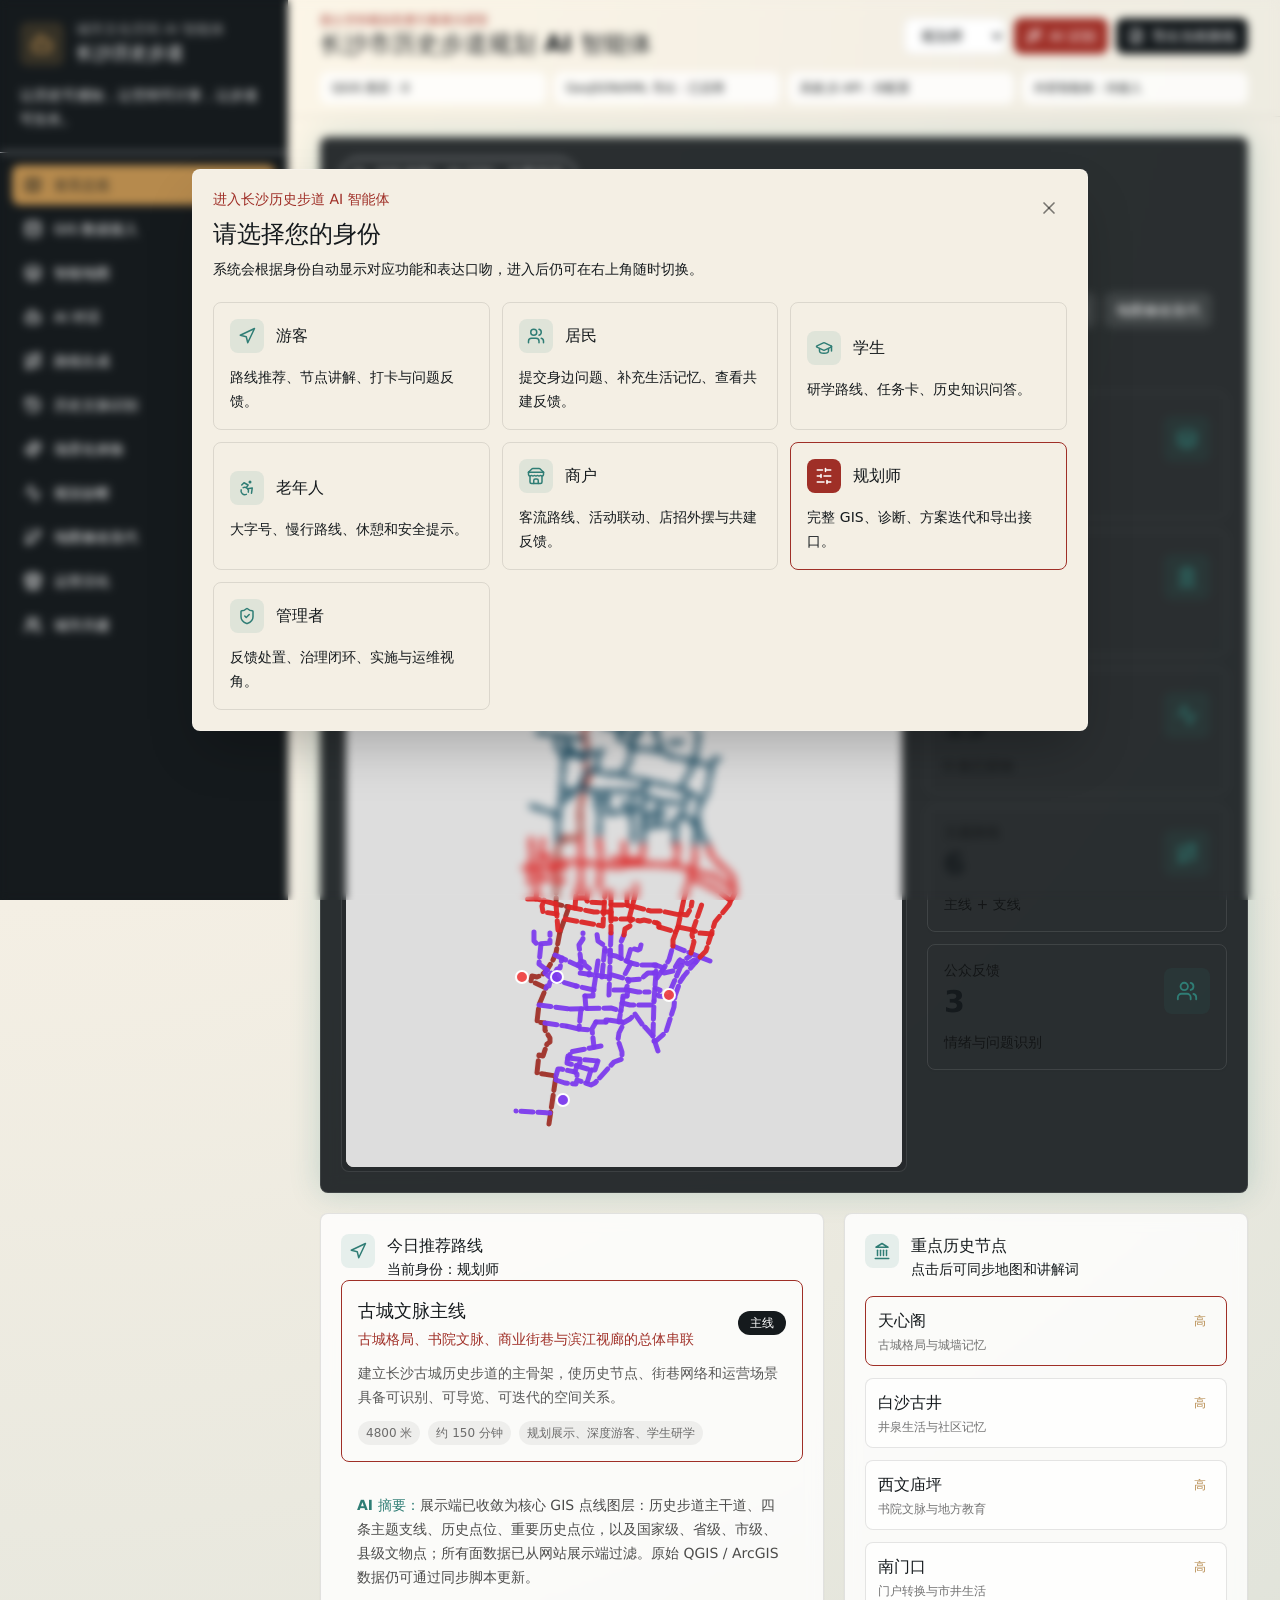
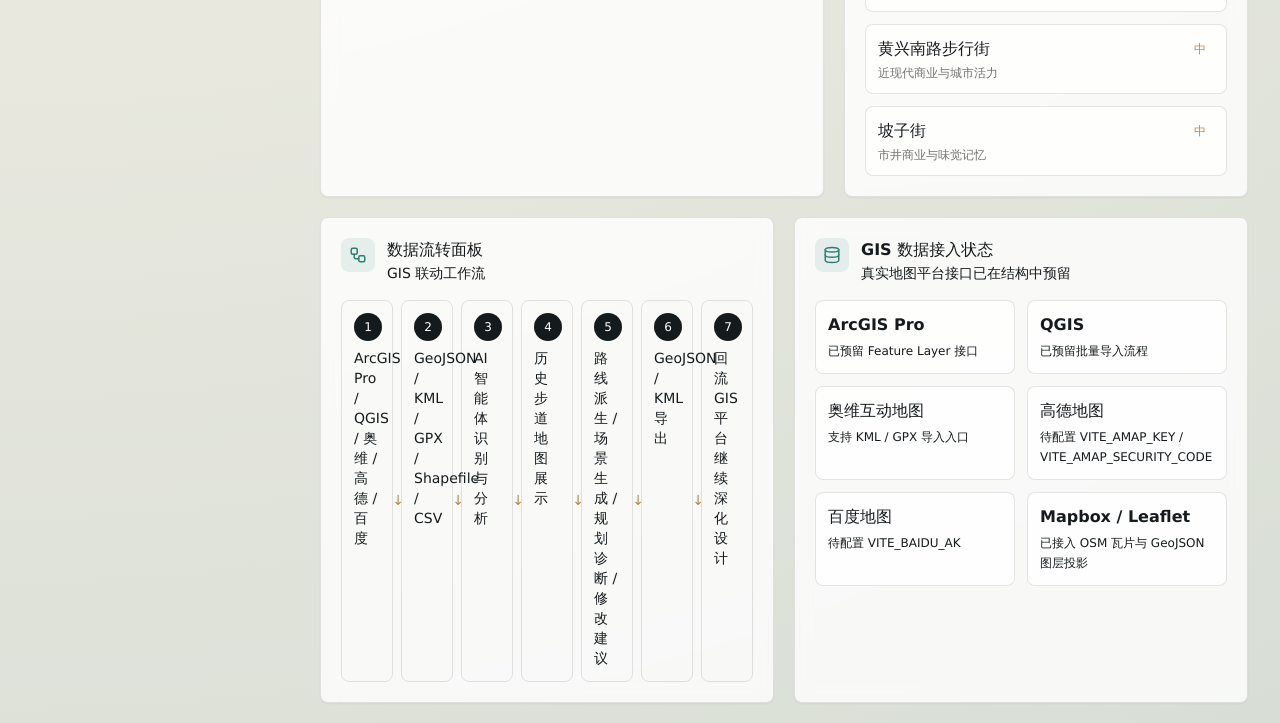
==== index.html @ adc3b81e "Add files via upload" ====
<!doctype html>
<html lang="zh-CN">
  <head>
    <meta charset="UTF-8" />
    <meta name="viewport" content="width=device-width, initial-scale=1.0" />
    <meta name="description" content="长沙市历史步道规划 AI 智能体原型系统" />
    <title>长沙市历史步道规划 AI 智能体</title>
    <script type="module" crossorigin src="./assets/index-C95QU-5P.js"></script>
    <link rel="stylesheet" crossorigin href="./assets/index-D4uI1eB7.css">
  </head>
  <body>
    <div id="root"></div>
  </body>
</html>
---- assets/index-D4uI1eB7.css ----
.leaflet-pane,.leaflet-tile,.leaflet-marker-icon,.leaflet-marker-shadow,.leaflet-tile-container,.leaflet-pane>svg,.leaflet-pane>canvas,.leaflet-zoom-box,.leaflet-image-layer,.leaflet-layer{position:absolute;left:0;top:0}.leaflet-container{overflow:hidden}.leaflet-tile,.leaflet-marker-icon,.leaflet-marker-shadow{-webkit-user-select:none;-moz-user-select:none;user-select:none;-webkit-user-drag:none}.leaflet-tile::-moz-selection{background:transparent}.leaflet-tile::selection{background:transparent}.leaflet-safari .leaflet-tile{image-rendering:-webkit-optimize-contrast}.leaflet-safari .leaflet-tile-container{width:1600px;height:1600px;-webkit-transform-origin:0 0}.leaflet-marker-icon,.leaflet-marker-shadow{display:block}.leaflet-container .leaflet-overlay-pane svg{max-width:none!important;max-height:none!important}.leaflet-container .leaflet-marker-pane img,.leaflet-container .leaflet-shadow-pane img,.leaflet-container .leaflet-tile-pane img,.leaflet-container img.leaflet-image-layer,.leaflet-container .leaflet-tile{max-width:none!important;max-height:none!important;width:auto;padding:0}.leaflet-container img.leaflet-tile{mix-blend-mode:plus-lighter}.leaflet-container.leaflet-touch-zoom{touch-action:pan-x pan-y}.leaflet-container.leaflet-touch-drag{touch-action:none;touch-action:pinch-zoom}.leaflet-container.leaflet-touch-drag.leaflet-touch-zoom{touch-action:none}.leaflet-container{-webkit-tap-highlight-color:transparent}.leaflet-container a{-webkit-tap-highlight-color:rgba(51,181,229,.4)}.leaflet-tile{filter:inherit;visibility:hidden}.leaflet-tile-loaded{visibility:inherit}.leaflet-zoom-box{width:0;height:0;box-sizing:border-box;z-index:800}.leaflet-overlay-pane svg{-moz-user-select:none}.leaflet-pane{z-index:400}.leaflet-tile-pane{z-index:200}.leaflet-overlay-pane{z-index:400}.leaflet-shadow-pane{z-index:500}.leaflet-marker-pane{z-index:600}.leaflet-tooltip-pane{z-index:650}.leaflet-popup-pane{z-index:700}.leaflet-map-pane canvas{z-index:100}.leaflet-map-pane svg{z-index:200}.leaflet-vml-shape{width:1px;height:1px}.lvml{behavior:url(#default#VML);display:inline-block;position:absolute}.leaflet-control{position:relative;z-index:800;pointer-events:visiblePainted;pointer-events:auto}.leaflet-top,.leaflet-bottom{position:absolute;z-index:1000;pointer-events:none}.leaflet-top{top:0}.leaflet-right{right:0}.leaflet-bottom{bottom:0}.leaflet-left{left:0}.leaflet-control{float:left;clear:both}.leaflet-right .leaflet-control{float:right}.leaflet-top .leaflet-control{margin-top:10px}.leaflet-bottom .leaflet-control{margin-bottom:10px}.leaflet-left .leaflet-control{margin-left:10px}.leaflet-right .leaflet-control{margin-right:10px}.leaflet-fade-anim .leaflet-popup{opacity:0;transition:opacity .2s linear}.leaflet-fade-anim .leaflet-map-pane .leaflet-popup{opacity:1}.leaflet-zoom-animated{transform-origin:0 0}svg.leaflet-zoom-animated{will-change:transform}.leaflet-zoom-anim .leaflet-zoom-animated{transition:transform .25s cubic-bezier(0,0,.25,1)}.leaflet-zoom-anim .leaflet-tile,.leaflet-pan-anim .leaflet-tile{transition:none}.leaflet-zoom-anim .leaflet-zoom-hide{visibility:hidden}.leaflet-interactive{cursor:pointer}.leaflet-grab{cursor:grab}.leaflet-crosshair,.leaflet-crosshair .leaflet-interactive{cursor:crosshair}.leaflet-popup-pane,.leaflet-control{cursor:auto}.leaflet-dragging .leaflet-grab,.leaflet-dragging .leaflet-grab .leaflet-interactive,.leaflet-dragging .leaflet-marker-draggable{cursor:move;cursor:grabbing}.leaflet-marker-icon,.leaflet-marker-shadow,.leaflet-image-layer,.leaflet-pane>svg path,.leaflet-tile-container{pointer-events:none}.leaflet-marker-icon.leaflet-interactive,.leaflet-image-layer.leaflet-interactive,.leaflet-pane>svg path.leaflet-interactive,svg.leaflet-image-layer.leaflet-interactive path{pointer-events:visiblePainted;pointer-events:auto}.leaflet-container{background:#ddd;outline-offset:1px}.leaflet-container a{color:#0078a8}.leaflet-zoom-box{border:2px dotted #38f;background:#ffffff80}.leaflet-container{font-family:Helvetica Neue,Arial,Helvetica,sans-serif;font-size:12px;font-size:.75rem;line-height:1.5}.leaflet-bar{box-shadow:0 1px 5px #000000a6;border-radius:4px}.leaflet-bar a{background-color:#fff;border-bottom:1px solid #ccc;width:26px;height:26px;line-height:26px;display:block;text-align:center;text-decoration:none;color:#000}.leaflet-bar a,.leaflet-control-layers-toggle{background-position:50% 50%;background-repeat:no-repeat;display:block}.leaflet-bar a:hover,.leaflet-bar a:focus{background-color:#f4f4f4}.leaflet-bar a:first-child{border-top-left-radius:4px;border-top-right-radius:4px}.leaflet-bar a:last-child{border-bottom-left-radius:4px;border-bottom-right-radius:4px;border-bottom:none}.leaflet-bar a.leaflet-disabled{cursor:default;background-color:#f4f4f4;color:#bbb}.leaflet-touch .leaflet-bar a{width:30px;height:30px;line-height:30px}.leaflet-touch .leaflet-bar a:first-child{border-top-left-radius:2px;border-top-right-radius:2px}.leaflet-touch .leaflet-bar a:last-child{border-bottom-left-radius:2px;border-bottom-right-radius:2px}.leaflet-control-zoom-in,.leaflet-control-zoom-out{font:700 18px Lucida Console,Monaco,monospace;text-indent:1px}.leaflet-touch .leaflet-control-zoom-in,.leaflet-touch .leaflet-control-zoom-out{font-size:22px}.leaflet-control-layers{box-shadow:0 1px 5px #0006;background:#fff;border-radius:5px}.leaflet-control-layers-toggle{background-image:url([data-uri]);width:36px;height:36px}.leaflet-retina .leaflet-control-layers-toggle{background-image:url([data-uri]);background-size:26px 26px}.leaflet-touch .leaflet-control-layers-toggle{width:44px;height:44px}.leaflet-control-layers .leaflet-control-layers-list,.leaflet-control-layers-expanded .leaflet-control-layers-toggle{display:none}.leaflet-control-layers-expanded .leaflet-control-layers-list{display:block;position:relative}.leaflet-control-layers-expanded{padding:6px 10px 6px 6px;color:#333;background:#fff}.leaflet-control-layers-scrollbar{overflow-y:scroll;overflow-x:hidden;padding-right:5px}.leaflet-control-layers-selector{margin-top:2px;position:relative;top:1px}.leaflet-control-layers label{display:block;font-size:13px;font-size:1.08333em}.leaflet-control-layers-separator{height:0;border-top:1px solid #ddd;margin:5px -10px 5px -6px}.leaflet-default-icon-path{background-image:url([data-uri])}.leaflet-container .leaflet-control-attribution{background:#fff;background:#fffc;margin:0}.leaflet-control-attribution,.leaflet-control-scale-line{padding:0 5px;color:#333;line-height:1.4}.leaflet-control-attribution a{text-decoration:none}.leaflet-control-attribution a:hover,.leaflet-control-attribution a:focus{text-decoration:underline}.leaflet-attribution-flag{display:inline!important;vertical-align:baseline!important;width:1em;height:.6669em}.leaflet-left .leaflet-control-scale{margin-left:5px}.leaflet-bottom .leaflet-control-scale{margin-bottom:5px}.leaflet-control-scale-line{border:2px solid #777;border-top:none;line-height:1.1;padding:2px 5px 1px;white-space:nowrap;box-sizing:border-box;background:#fffc;text-shadow:1px 1px #fff}.leaflet-control-scale-line:not(:first-child){border-top:2px solid #777;border-bottom:none;margin-top:-2px}.leaflet-control-scale-line:not(:first-child):not(:last-child){border-bottom:2px solid #777}.leaflet-touch .leaflet-control-attribution,.leaflet-touch .leaflet-control-layers,.leaflet-touch .leaflet-bar{box-shadow:none}.leaflet-touch .leaflet-control-layers,.leaflet-touch .leaflet-bar{border:2px solid rgba(0,0,0,.2);background-clip:padding-box}.leaflet-popup{position:absolute;text-align:center;margin-bottom:20px}.leaflet-popup-content-wrapper{padding:1px;text-align:left;border-radius:12px}.leaflet-popup-content{margin:13px 24px 13px 20px;line-height:1.3;font-size:13px;font-size:1.08333em;min-height:1px}.leaflet-popup-content p{margin:1.3em 0}.leaflet-popup-tip-container{width:40px;height:20px;position:absolute;left:50%;margin-top:-1px;margin-left:-20px;overflow:hidden;pointer-events:none}.leaflet-popup-tip{width:17px;height:17px;padding:1px;margin:-10px auto 0;pointer-events:auto;transform:rotate(45deg)}.leaflet-popup-content-wrapper,.leaflet-popup-tip{background:#fff;color:#333;box-shadow:0 3px 14px #0006}.leaflet-container a.leaflet-popup-close-button{position:absolute;top:0;right:0;border:none;text-align:center;width:24px;height:24px;font:16px/24px Tahoma,Verdana,sans-serif;color:#757575;text-decoration:none;background:transparent}.leaflet-container a.leaflet-popup-close-button:hover,.leaflet-container a.leaflet-popup-close-button:focus{color:#585858}.leaflet-popup-scrolled{overflow:auto}.leaflet-oldie .leaflet-popup-content-wrapper{-ms-zoom:1}.leaflet-oldie .leaflet-popup-tip{width:24px;margin:0 auto;-ms-filter:"progid:DXImageTransform.Microsoft.Matrix(M11=0.70710678, M12=0.70710678, M21=-0.70710678, M22=0.70710678)";filter:progid:DXImageTransform.Microsoft.Matrix(M11=.70710678,M12=.70710678,M21=-.70710678,M22=.70710678)}.leaflet-oldie .leaflet-control-zoom,.leaflet-oldie .leaflet-control-layers,.leaflet-oldie .leaflet-popup-content-wrapper,.leaflet-oldie .leaflet-popup-tip{border:1px solid #999}.leaflet-div-icon{background:#fff;border:1px solid #666}.leaflet-tooltip{position:absolute;padding:6px;background-color:#fff;border:1px solid #fff;border-radius:3px;color:#222;white-space:nowrap;-webkit-user-select:none;-moz-user-select:none;user-select:none;pointer-events:none;box-shadow:0 1px 3px #0006}.leaflet-tooltip.leaflet-interactive{cursor:pointer;pointer-events:auto}.leaflet-tooltip-top:before,.leaflet-tooltip-bottom:before,.leaflet-tooltip-left:before,.leaflet-tooltip-right:before{position:absolute;pointer-events:none;border:6px solid transparent;background:transparent;content:""}.leaflet-tooltip-bottom{margin-top:6px}.leaflet-tooltip-top{margin-top:-6px}.leaflet-tooltip-bottom:before,.leaflet-tooltip-top:before{left:50%;margin-left:-6px}.leaflet-tooltip-top:before{bottom:0;margin-bottom:-12px;border-top-color:#fff}.leaflet-tooltip-bottom:before{top:0;margin-top:-12px;margin-left:-6px;border-bottom-color:#fff}.leaflet-tooltip-left{margin-left:-6px}.leaflet-tooltip-right{margin-left:6px}.leaflet-tooltip-left:before,.leaflet-tooltip-right:before{top:50%;margin-top:-6px}.leaflet-tooltip-left:before{right:0;margin-right:-12px;border-left-color:#fff}.leaflet-tooltip-right:before{left:0;margin-left:-12px;border-right-color:#fff}@media print{.leaflet-control{-webkit-print-color-adjust:exact;print-color-adjust:exact}}*,:before,:after{--tw-border-spacing-x: 0;--tw-border-spacing-y: 0;--tw-translate-x: 0;--tw-translate-y: 0;--tw-rotate: 0;--tw-skew-x: 0;--tw-skew-y: 0;--tw-scale-x: 1;--tw-scale-y: 1;--tw-pan-x: ;--tw-pan-y: ;--tw-pinch-zoom: ;--tw-scroll-snap-strictness: proximity;--tw-gradient-from-position: ;--tw-gradient-via-position: ;--tw-gradient-to-position: ;--tw-ordinal: ;--tw-slashed-zero: ;--tw-numeric-figure: ;--tw-numeric-spacing: ;--tw-numeric-fraction: ;--tw-ring-inset: ;--tw-ring-offset-width: 0px;--tw-ring-offset-color: #fff;--tw-ring-color: rgb(59 130 246 / .5);--tw-ring-offset-shadow: 0 0 #0000;--tw-ring-shadow: 0 0 #0000;--tw-shadow: 0 0 #0000;--tw-shadow-colored: 0 0 #0000;--tw-blur: ;--tw-brightness: ;--tw-contrast: ;--tw-grayscale: ;--tw-hue-rotate: ;--tw-invert: ;--tw-saturate: ;--tw-sepia: ;--tw-drop-shadow: ;--tw-backdrop-blur: ;--tw-backdrop-brightness: ;--tw-backdrop-contrast: ;--tw-backdrop-grayscale: ;--tw-backdrop-hue-rotate: ;--tw-backdrop-invert: ;--tw-backdrop-opacity: ;--tw-backdrop-saturate: ;--tw-backdrop-sepia: ;--tw-contain-size: ;--tw-contain-layout: ;--tw-contain-paint: ;--tw-contain-style: }::backdrop{--tw-border-spacing-x: 0;--tw-border-spacing-y: 0;--tw-translate-x: 0;--tw-translate-y: 0;--tw-rotate: 0;--tw-skew-x: 0;--tw-skew-y: 0;--tw-scale-x: 1;--tw-scale-y: 1;--tw-pan-x: ;--tw-pan-y: ;--tw-pinch-zoom: ;--tw-scroll-snap-strictness: proximity;--tw-gradient-from-position: ;--tw-gradient-via-position: ;--tw-gradient-to-position: ;--tw-ordinal: ;--tw-slashed-zero: ;--tw-numeric-figure: ;--tw-numeric-spacing: ;--tw-numeric-fraction: ;--tw-ring-inset: ;--tw-ring-offset-width: 0px;--tw-ring-offset-color: #fff;--tw-ring-color: rgb(59 130 246 / .5);--tw-ring-offset-shadow: 0 0 #0000;--tw-ring-shadow: 0 0 #0000;--tw-shadow: 0 0 #0000;--tw-shadow-colored: 0 0 #0000;--tw-blur: ;--tw-brightness: ;--tw-contrast: ;--tw-grayscale: ;--tw-hue-rotate: ;--tw-invert: ;--tw-saturate: ;--tw-sepia: ;--tw-drop-shadow: ;--tw-backdrop-blur: ;--tw-backdrop-brightness: ;--tw-backdrop-contrast: ;--tw-backdrop-grayscale: ;--tw-backdrop-hue-rotate: ;--tw-backdrop-invert: ;--tw-backdrop-opacity: ;--tw-backdrop-saturate: ;--tw-backdrop-sepia: ;--tw-contain-size: ;--tw-contain-layout: ;--tw-contain-paint: ;--tw-contain-style: }*,:before,:after{box-sizing:border-box;border-width:0;border-style:solid;border-color:#e5e7eb}:before,:after{--tw-content: ""}html,:host{line-height:1.5;-webkit-text-size-adjust:100%;-moz-tab-size:4;-o-tab-size:4;tab-size:4;font-family:Inter,PingFang SC,Microsoft YaHei,system-ui,sans-serif;font-feature-settings:normal;font-variation-settings:normal;-webkit-tap-highlight-color:transparent}body{margin:0;line-height:inherit}hr{height:0;color:inherit;border-top-width:1px}abbr:where([title]){-webkit-text-decoration:underline dotted;text-decoration:underline dotted}h1,h2,h3,h4,h5,h6{font-size:inherit;font-weight:inherit}a{color:inherit;text-decoration:inherit}b,strong{font-weight:bolder}code,kbd,samp,pre{font-family:ui-monospace,SFMono-Regular,Menlo,Monaco,Consolas,Liberation Mono,Courier New,monospace;font-feature-settings:normal;font-variation-settings:normal;font-size:1em}small{font-size:80%}sub,sup{font-size:75%;line-height:0;position:relative;vertical-align:baseline}sub{bottom:-.25em}sup{top:-.5em}table{text-indent:0;border-color:inherit;border-collapse:collapse}button,input,optgroup,select,textarea{font-family:inherit;font-feature-settings:inherit;font-variation-settings:inherit;font-size:100%;font-weight:inherit;line-height:inherit;letter-spacing:inherit;color:inherit;margin:0;padding:0}button,select{text-transform:none}button,input:where([type=button]),input:where([type=reset]),input:where([type=submit]){-webkit-appearance:button;background-color:transparent;background-image:none}:-moz-focusring{outline:auto}:-moz-ui-invalid{box-shadow:none}progress{vertical-align:baseline}::-webkit-inner-spin-button,::-webkit-outer-spin-button{height:auto}[type=search]{-webkit-appearance:textfield;outline-offset:-2px}::-webkit-search-decoration{-webkit-appearance:none}::-webkit-file-upload-button{-webkit-appearance:button;font:inherit}summary{display:list-item}blockquote,dl,dd,h1,h2,h3,h4,h5,h6,hr,figure,p,pre{margin:0}fieldset{margin:0;padding:0}legend{padding:0}ol,ul,menu{list-style:none;margin:0;padding:0}dialog{padding:0}textarea{resize:vertical}input::-moz-placeholder,textarea::-moz-placeholder{opacity:1;color:#9ca3af}input::placeholder,textarea::placeholder{opacity:1;color:#9ca3af}button,[role=button]{cursor:pointer}:disabled{cursor:default}img,svg,video,canvas,audio,iframe,embed,object{display:block;vertical-align:middle}img,video{max-width:100%;height:auto}[hidden]:where(:not([hidden=until-found])){display:none}.pointer-events-none{pointer-events:none}.visible{visibility:visible}.fixed{position:fixed}.absolute{position:absolute}.relative{position:relative}.sticky{position:sticky}.inset-0{top:0;right:0;bottom:0;left:0}.inset-x-2{left:.5rem;right:.5rem}.inset-x-4{left:1rem;right:1rem}.inset-y-0{top:0;bottom:0}.-right-3{right:-.75rem}.bottom-14{bottom:3.5rem}.bottom-2{bottom:.5rem}.left-0{left:0}.left-2{left:.5rem}.left-\[15\%\]{left:15%}.left-\[18\%\]{left:18%}.left-\[20\%\]{left:20%}.left-\[24\%\]{left:24%}.left-\[32\%\]{left:32%}.left-\[42\%\]{left:42%}.left-\[43\%\]{left:43%}.left-\[55\%\]{left:55%}.left-\[58\%\]{left:58%}.left-\[63\%\]{left:63%}.right-2{right:.5rem}.right-3{right:.75rem}.top-0{top:0}.top-1\/2{top:50%}.top-11{top:2.75rem}.top-16{top:4rem}.top-2{top:.5rem}.top-4{top:1rem}.top-\[22\%\]{top:22%}.top-\[25\%\]{top:25%}.top-\[28\%\]{top:28%}.top-\[36\%\]{top:36%}.top-\[42\%\]{top:42%}.top-\[45\%\]{top:45%}.top-\[48\%\]{top:48%}.top-\[50\%\]{top:50%}.top-\[52\%\]{top:52%}.top-\[56\%\]{top:56%}.top-\[61\%\]{top:61%}.top-\[68\%\]{top:68%}.z-0{z-index:0}.z-10{z-index:10}.z-20{z-index:20}.z-30{z-index:30}.z-40{z-index:40}.z-50{z-index:50}.mb-1{margin-bottom:.25rem}.mb-2{margin-bottom:.5rem}.mr-2{margin-right:.5rem}.mt-0\.5{margin-top:.125rem}.mt-1{margin-top:.25rem}.mt-2{margin-top:.5rem}.mt-3{margin-top:.75rem}.mt-4{margin-top:1rem}.mt-5{margin-top:1.25rem}.mt-6{margin-top:1.5rem}.block{display:block}.flex{display:flex}.inline-flex{display:inline-flex}.table{display:table}.grid{display:grid}.hidden{display:none}.h-1\.5{height:.375rem}.h-10{height:2.5rem}.h-11{height:2.75rem}.h-12{height:3rem}.h-16{height:4rem}.h-2{height:.5rem}.h-2\.5{height:.625rem}.h-20{height:5rem}.h-24{height:6rem}.h-28{height:7rem}.h-3{height:.75rem}.h-36{height:9rem}.h-56{height:14rem}.h-60{height:15rem}.h-7{height:1.75rem}.h-72{height:18rem}.h-8{height:2rem}.h-80{height:20rem}.h-\[320px\]{height:320px}.h-\[520px\]{height:520px}.h-\[680px\]{height:680px}.h-\[720px\]{height:720px}.h-\[760px\]{height:760px}.h-\[calc\(100vh-145px\)\]{height:calc(100vh - 145px)}.h-full{height:100%}.max-h-52{max-height:13rem}.max-h-\[440px\]{max-height:440px}.max-h-\[520px\]{max-height:520px}.max-h-\[700px\]{max-height:700px}.min-h-12{min-height:3rem}.min-h-20{min-height:5rem}.min-h-32{min-height:8rem}.min-h-\[620px\]{min-height:620px}.min-h-\[680px\]{min-height:680px}.min-h-screen{min-height:100vh}.w-10{width:2.5rem}.w-11{width:2.75rem}.w-12{width:3rem}.w-2{width:.5rem}.w-2\.5{width:.625rem}.w-20{width:5rem}.w-24{width:6rem}.w-28{width:7rem}.w-3{width:.75rem}.w-7{width:1.75rem}.w-72{width:18rem}.w-8{width:2rem}.w-\[62\%\]{width:62%}.w-\[72\%\]{width:72%}.w-full{width:100%}.min-w-0{min-width:0px}.min-w-\[840px\]{min-width:840px}.max-w-3xl{max-width:48rem}.max-w-4xl{max-width:56rem}.max-w-\[110px\]{max-width:110px}.max-w-\[190px\]{max-width:190px}.max-w-\[280px\]{max-width:280px}.max-w-\[82\%\]{max-width:82%}.flex-1{flex:1 1 0%}.shrink-0{flex-shrink:0}.border-collapse{border-collapse:collapse}.-translate-x-1\/2{--tw-translate-x: -50%;transform:translate(var(--tw-translate-x),var(--tw-translate-y)) rotate(var(--tw-rotate)) skew(var(--tw-skew-x)) skewY(var(--tw-skew-y)) scaleX(var(--tw-scale-x)) scaleY(var(--tw-scale-y))}.-translate-y-1\/2{--tw-translate-y: -50%;transform:translate(var(--tw-translate-x),var(--tw-translate-y)) rotate(var(--tw-rotate)) skew(var(--tw-skew-x)) skewY(var(--tw-skew-y)) scaleX(var(--tw-scale-x)) scaleY(var(--tw-scale-y))}.-rotate-12{--tw-rotate: -12deg;transform:translate(var(--tw-translate-x),var(--tw-translate-y)) rotate(var(--tw-rotate)) skew(var(--tw-skew-x)) skewY(var(--tw-skew-y)) scaleX(var(--tw-scale-x)) scaleY(var(--tw-scale-y))}.rotate-6{--tw-rotate: 6deg;transform:translate(var(--tw-translate-x),var(--tw-translate-y)) rotate(var(--tw-rotate)) skew(var(--tw-skew-x)) skewY(var(--tw-skew-y)) scaleX(var(--tw-scale-x)) scaleY(var(--tw-scale-y))}.transform{transform:translate(var(--tw-translate-x),var(--tw-translate-y)) rotate(var(--tw-rotate)) skew(var(--tw-skew-x)) skewY(var(--tw-skew-y)) scaleX(var(--tw-scale-x)) scaleY(var(--tw-scale-y))}@keyframes spin{to{transform:rotate(360deg)}}.animate-spin{animation:spin 1s linear infinite}.cursor-crosshair{cursor:crosshair}.cursor-pointer{cursor:pointer}.resize{resize:both}.grid-cols-2{grid-template-columns:repeat(2,minmax(0,1fr))}.grid-cols-4{grid-template-columns:repeat(4,minmax(0,1fr))}.grid-rows-4{grid-template-rows:repeat(4,minmax(0,1fr))}.flex-col{flex-direction:column}.flex-wrap{flex-wrap:wrap}.content-start{align-content:flex-start}.items-start{align-items:flex-start}.items-center{align-items:center}.justify-start{justify-content:flex-start}.justify-end{justify-content:flex-end}.justify-center{justify-content:center}.justify-between{justify-content:space-between}.gap-1\.5{gap:.375rem}.gap-2{gap:.5rem}.gap-3{gap:.75rem}.gap-4{gap:1rem}.gap-5{gap:1.25rem}.space-y-2>:not([hidden])~:not([hidden]){--tw-space-y-reverse: 0;margin-top:calc(.5rem * calc(1 - var(--tw-space-y-reverse)));margin-bottom:calc(.5rem * var(--tw-space-y-reverse))}.space-y-3>:not([hidden])~:not([hidden]){--tw-space-y-reverse: 0;margin-top:calc(.75rem * calc(1 - var(--tw-space-y-reverse)));margin-bottom:calc(.75rem * var(--tw-space-y-reverse))}.space-y-4>:not([hidden])~:not([hidden]){--tw-space-y-reverse: 0;margin-top:calc(1rem * calc(1 - var(--tw-space-y-reverse)));margin-bottom:calc(1rem * var(--tw-space-y-reverse))}.space-y-5>:not([hidden])~:not([hidden]){--tw-space-y-reverse: 0;margin-top:calc(1.25rem * calc(1 - var(--tw-space-y-reverse)));margin-bottom:calc(1.25rem * var(--tw-space-y-reverse))}.overflow-auto{overflow:auto}.overflow-hidden{overflow:hidden}.overflow-x-auto{overflow-x:auto}.overflow-y-auto{overflow-y:auto}.truncate{overflow:hidden;text-overflow:ellipsis;white-space:nowrap}.whitespace-nowrap{white-space:nowrap}.whitespace-pre-wrap{white-space:pre-wrap}.break-all{word-break:break-all}.rounded{border-radius:.25rem}.rounded-full{border-radius:9999px}.rounded-lg{border-radius:.5rem}.rounded-md{border-radius:.375rem}.border{border-width:1px}.border-b{border-bottom-width:1px}.border-r{border-right-width:1px}.border-t{border-top-width:1px}.border-dashed{border-style:dashed}.border-black\/10{border-color:#0000001a}.border-bronze\/25{border-color:#b68a4d40}.border-bronze\/30{border-color:#b68a4d4d}.border-cinnabar{--tw-border-opacity: 1;border-color:rgb(159 47 39 / var(--tw-border-opacity, 1))}.border-cinnabar\/25{border-color:#9f2f2740}.border-cinnabar\/35{border-color:#9f2f2759}.border-cinnabar\/40{border-color:#9f2f2766}.border-lake{--tw-border-opacity: 1;border-color:rgb(47 125 117 / var(--tw-border-opacity, 1))}.border-lake\/20{border-color:#2f7d7533}.border-lake\/30{border-color:#2f7d754d}.border-lake\/35{border-color:#2f7d7559}.border-lake\/40{border-color:#2f7d7566}.border-lake\/50{border-color:#2f7d7580}.border-white\/10{border-color:#ffffff1a}.border-white\/20{border-color:#fff3}.border-white\/30{border-color:#ffffff4d}.bg-\[\#1f2d2b\]{--tw-bg-opacity: 1;background-color:rgb(31 45 43 / var(--tw-bg-opacity, 1))}.bg-\[\#24302d\]{--tw-bg-opacity: 1;background-color:rgb(36 48 45 / var(--tw-bg-opacity, 1))}.bg-\[\#efe8db\]{--tw-bg-opacity: 1;background-color:rgb(239 232 219 / var(--tw-bg-opacity, 1))}.bg-black\/10{background-color:#0000001a}.bg-black\/5{background-color:#0000000d}.bg-black\/70{background-color:#000000b3}.bg-bronze{--tw-bg-opacity: 1;background-color:rgb(182 138 77 / var(--tw-bg-opacity, 1))}.bg-bronze\/10{background-color:#b68a4d1a}.bg-bronze\/15{background-color:#b68a4d26}.bg-bronze\/20{background-color:#b68a4d33}.bg-bronze\/70{background-color:#b68a4db3}.bg-cinnabar{--tw-bg-opacity: 1;background-color:rgb(159 47 39 / var(--tw-bg-opacity, 1))}.bg-cinnabar\/10{background-color:#9f2f271a}.bg-ink{--tw-bg-opacity: 1;background-color:rgb(21 26 29 / var(--tw-bg-opacity, 1))}.bg-ink\/5{background-color:#151a1d0d}.bg-ink\/70{background-color:#151a1db3}.bg-lake{--tw-bg-opacity: 1;background-color:rgb(47 125 117 / var(--tw-bg-opacity, 1))}.bg-lake\/10{background-color:#2f7d751a}.bg-lake\/65{background-color:#2f7d75a6}.bg-paper{--tw-bg-opacity: 1;background-color:rgb(244 239 228 / var(--tw-bg-opacity, 1))}.bg-transparent{background-color:transparent}.bg-white{--tw-bg-opacity: 1;background-color:rgb(255 255 255 / var(--tw-bg-opacity, 1))}.bg-white\/10{background-color:#ffffff1a}.bg-white\/25{background-color:#ffffff40}.bg-white\/60{background-color:#fff9}.bg-white\/70{background-color:#ffffffb3}.bg-white\/75{background-color:#ffffffbf}.bg-white\/80{background-color:#fffc}.bg-\[radial-gradient\(circle_at_top_left\,\#fff8e8_0\,\#f4efe4_34\%\,\#d8ded6_100\%\)\]{background-image:radial-gradient(circle at top left,#fff8e8 0,#f4efe4 34%,#d8ded6)}.object-cover{-o-object-fit:cover;object-fit:cover}.p-1{padding:.25rem}.p-1\.5{padding:.375rem}.p-2{padding:.5rem}.p-3{padding:.75rem}.p-4{padding:1rem}.p-5{padding:1.25rem}.p-6{padding:1.5rem}.p-8{padding:2rem}.px-2{padding-left:.5rem;padding-right:.5rem}.px-3{padding-left:.75rem;padding-right:.75rem}.px-4{padding-left:1rem;padding-right:1rem}.px-5{padding-left:1.25rem;padding-right:1.25rem}.py-1{padding-top:.25rem;padding-bottom:.25rem}.py-1\.5{padding-top:.375rem;padding-bottom:.375rem}.py-2{padding-top:.5rem;padding-bottom:.5rem}.py-2\.5{padding-top:.625rem;padding-bottom:.625rem}.py-3{padding-top:.75rem;padding-bottom:.75rem}.py-4{padding-top:1rem;padding-bottom:1rem}.py-5{padding-top:1.25rem;padding-bottom:1.25rem}.pb-1{padding-bottom:.25rem}.pr-1{padding-right:.25rem}.pr-6{padding-right:1.5rem}.pt-1\.5{padding-top:.375rem}.text-left{text-align:left}.text-center{text-align:center}.text-right{text-align:right}.align-top{vertical-align:top}.text-2xl{font-size:1.5rem;line-height:2rem}.text-3xl{font-size:1.875rem;line-height:2.25rem}.text-4xl{font-size:2.25rem;line-height:2.5rem}.text-\[10px\]{font-size:10px}.text-\[11px\]{font-size:11px}.text-\[18px\]{font-size:18px}.text-\[9px\]{font-size:9px}.text-base{font-size:1rem;line-height:1.5rem}.text-lg{font-size:1.125rem;line-height:1.75rem}.text-sm{font-size:.875rem;line-height:1.25rem}.text-xl{font-size:1.25rem;line-height:1.75rem}.text-xs{font-size:.75rem;line-height:1rem}.font-medium{font-weight:500}.font-semibold{font-weight:600}.leading-3{line-height:.75rem}.leading-4{line-height:1rem}.leading-5{line-height:1.25rem}.leading-6{line-height:1.5rem}.leading-7{line-height:1.75rem}.leading-8{line-height:2rem}.leading-9{line-height:2.25rem}.leading-tight{line-height:1.25}.tracking-normal{letter-spacing:0em}.text-black\/45{color:#00000073}.text-black\/50{color:#00000080}.text-black\/55{color:#0000008c}.text-black\/60{color:#0009}.text-black\/65{color:#000000a6}.text-black\/70{color:#000000b3}.text-bronze{--tw-text-opacity: 1;color:rgb(182 138 77 / var(--tw-text-opacity, 1))}.text-cinnabar{--tw-text-opacity: 1;color:rgb(159 47 39 / var(--tw-text-opacity, 1))}.text-ink{--tw-text-opacity: 1;color:rgb(21 26 29 / var(--tw-text-opacity, 1))}.text-lake{--tw-text-opacity: 1;color:rgb(47 125 117 / var(--tw-text-opacity, 1))}.text-white{--tw-text-opacity: 1;color:rgb(255 255 255 / var(--tw-text-opacity, 1))}.text-white\/55{color:#ffffff8c}.text-white\/60{color:#fff9}.text-white\/70{color:#ffffffb3}.text-white\/80{color:#fffc}.accent-cinnabar{accent-color:#9f2f27}.opacity-100{opacity:1}.opacity-20{opacity:.2}.opacity-35{opacity:.35}.opacity-70{opacity:.7}.opacity-80{opacity:.8}.shadow-2xl{--tw-shadow: 0 25px 50px -12px rgb(0 0 0 / .25);--tw-shadow-colored: 0 25px 50px -12px var(--tw-shadow-color);box-shadow:var(--tw-ring-offset-shadow, 0 0 #0000),var(--tw-ring-shadow, 0 0 #0000),var(--tw-shadow)}.shadow-lg{--tw-shadow: 0 10px 15px -3px rgb(0 0 0 / .1), 0 4px 6px -4px rgb(0 0 0 / .1);--tw-shadow-colored: 0 10px 15px -3px var(--tw-shadow-color), 0 4px 6px -4px var(--tw-shadow-color);box-shadow:var(--tw-ring-offset-shadow, 0 0 #0000),var(--tw-ring-shadow, 0 0 #0000),var(--tw-shadow)}.shadow-sm{--tw-shadow: 0 1px 2px 0 rgb(0 0 0 / .05);--tw-shadow-colored: 0 1px 2px 0 var(--tw-shadow-color);box-shadow:var(--tw-ring-offset-shadow, 0 0 #0000),var(--tw-ring-shadow, 0 0 #0000),var(--tw-shadow)}.outline-none{outline:2px solid transparent;outline-offset:2px}.blur-xl{--tw-blur: blur(24px);filter:var(--tw-blur) var(--tw-brightness) var(--tw-contrast) var(--tw-grayscale) var(--tw-hue-rotate) var(--tw-invert) var(--tw-saturate) var(--tw-sepia) var(--tw-drop-shadow)}.filter{filter:var(--tw-blur) var(--tw-brightness) var(--tw-contrast) var(--tw-grayscale) var(--tw-hue-rotate) var(--tw-invert) var(--tw-saturate) var(--tw-sepia) var(--tw-drop-shadow)}.backdrop-blur{--tw-backdrop-blur: blur(8px);-webkit-backdrop-filter:var(--tw-backdrop-blur) var(--tw-backdrop-brightness) var(--tw-backdrop-contrast) var(--tw-backdrop-grayscale) var(--tw-backdrop-hue-rotate) var(--tw-backdrop-invert) var(--tw-backdrop-opacity) var(--tw-backdrop-saturate) var(--tw-backdrop-sepia);backdrop-filter:var(--tw-backdrop-blur) var(--tw-backdrop-brightness) var(--tw-backdrop-contrast) var(--tw-backdrop-grayscale) var(--tw-backdrop-hue-rotate) var(--tw-backdrop-invert) var(--tw-backdrop-opacity) var(--tw-backdrop-saturate) var(--tw-backdrop-sepia)}.backdrop-blur-sm{--tw-backdrop-blur: blur(4px);-webkit-backdrop-filter:var(--tw-backdrop-blur) var(--tw-backdrop-brightness) var(--tw-backdrop-contrast) var(--tw-backdrop-grayscale) var(--tw-backdrop-hue-rotate) var(--tw-backdrop-invert) var(--tw-backdrop-opacity) var(--tw-backdrop-saturate) var(--tw-backdrop-sepia);backdrop-filter:var(--tw-backdrop-blur) var(--tw-backdrop-brightness) var(--tw-backdrop-contrast) var(--tw-backdrop-grayscale) var(--tw-backdrop-hue-rotate) var(--tw-backdrop-invert) var(--tw-backdrop-opacity) var(--tw-backdrop-saturate) var(--tw-backdrop-sepia)}.transition{transition-property:color,background-color,border-color,text-decoration-color,fill,stroke,opacity,box-shadow,transform,filter,backdrop-filter;transition-timing-function:cubic-bezier(.4,0,.2,1);transition-duration:.15s}.transition-opacity{transition-property:opacity;transition-timing-function:cubic-bezier(.4,0,.2,1);transition-duration:.15s}.duration-500{transition-duration:.5s}.duration-700{transition-duration:.7s}:root{color:#151a1d;background:#f4efe4;font-synthesis:none;text-rendering:geometricPrecision;-webkit-font-smoothing:antialiased;-moz-osx-font-smoothing:grayscale}body{margin:0;min-width:320px;min-height:100vh}button,input,textarea,select{font:inherit}.panel{border-width:1px;border-color:#0000001a;background-color:#fffc;--tw-shadow: 0 1px 2px 0 rgb(0 0 0 / .05);--tw-shadow-colored: 0 1px 2px 0 var(--tw-shadow-color);box-shadow:var(--tw-ring-offset-shadow, 0 0 #0000),var(--tw-ring-shadow, 0 0 #0000),var(--tw-shadow);--tw-backdrop-blur: blur(8px);-webkit-backdrop-filter:var(--tw-backdrop-blur) var(--tw-backdrop-brightness) var(--tw-backdrop-contrast) var(--tw-backdrop-grayscale) var(--tw-backdrop-hue-rotate) var(--tw-backdrop-invert) var(--tw-backdrop-opacity) var(--tw-backdrop-saturate) var(--tw-backdrop-sepia);backdrop-filter:var(--tw-backdrop-blur) var(--tw-backdrop-brightness) var(--tw-backdrop-contrast) var(--tw-backdrop-grayscale) var(--tw-backdrop-hue-rotate) var(--tw-backdrop-invert) var(--tw-backdrop-opacity) var(--tw-backdrop-saturate) var(--tw-backdrop-sepia)}.dark-panel{border-width:1px;border-color:#ffffff1a;background-color:#151a1de6;--tw-text-opacity: 1;color:rgb(255 255 255 / var(--tw-text-opacity, 1));--tw-shadow: 0 0 30px rgba(47, 125, 117, .24);--tw-shadow-colored: 0 0 30px var(--tw-shadow-color);box-shadow:var(--tw-ring-offset-shadow, 0 0 #0000),var(--tw-ring-shadow, 0 0 #0000),var(--tw-shadow);--tw-backdrop-blur: blur(8px);-webkit-backdrop-filter:var(--tw-backdrop-blur) var(--tw-backdrop-brightness) var(--tw-backdrop-contrast) var(--tw-backdrop-grayscale) var(--tw-backdrop-hue-rotate) var(--tw-backdrop-invert) var(--tw-backdrop-opacity) var(--tw-backdrop-saturate) var(--tw-backdrop-sepia);backdrop-filter:var(--tw-backdrop-blur) var(--tw-backdrop-brightness) var(--tw-backdrop-contrast) var(--tw-backdrop-grayscale) var(--tw-backdrop-hue-rotate) var(--tw-backdrop-invert) var(--tw-backdrop-opacity) var(--tw-backdrop-saturate) var(--tw-backdrop-sepia)}.metric-card{border-radius:.5rem;padding:1rem;transition-property:color,background-color,border-color,text-decoration-color,fill,stroke,opacity,box-shadow,transform,filter,backdrop-filter;transition-timing-function:cubic-bezier(.4,0,.2,1);transition-duration:.15s;border-width:1px;border-color:#0000001a;background-color:#fffc;--tw-shadow: 0 1px 2px 0 rgb(0 0 0 / .05);--tw-shadow-colored: 0 1px 2px 0 var(--tw-shadow-color);box-shadow:var(--tw-ring-offset-shadow, 0 0 #0000),var(--tw-ring-shadow, 0 0 #0000),var(--tw-shadow);--tw-backdrop-blur: blur(8px);-webkit-backdrop-filter:var(--tw-backdrop-blur) var(--tw-backdrop-brightness) var(--tw-backdrop-contrast) var(--tw-backdrop-grayscale) var(--tw-backdrop-hue-rotate) var(--tw-backdrop-invert) var(--tw-backdrop-opacity) var(--tw-backdrop-saturate) var(--tw-backdrop-sepia);backdrop-filter:var(--tw-backdrop-blur) var(--tw-backdrop-brightness) var(--tw-backdrop-contrast) var(--tw-backdrop-grayscale) var(--tw-backdrop-hue-rotate) var(--tw-backdrop-invert) var(--tw-backdrop-opacity) var(--tw-backdrop-saturate) var(--tw-backdrop-sepia)}.metric-card:hover{--tw-translate-y: -.125rem;transform:translate(var(--tw-translate-x),var(--tw-translate-y)) rotate(var(--tw-rotate)) skew(var(--tw-skew-x)) skewY(var(--tw-skew-y)) scaleX(var(--tw-scale-x)) scaleY(var(--tw-scale-y));border-color:#2f7d7566}.thin-scrollbar::-webkit-scrollbar{width:7px;height:7px}.thin-scrollbar::-webkit-scrollbar-thumb{background:#151a1d40;border-radius:999px}.hover\:border-lake\/40:hover{border-color:#2f7d7566}.hover\:bg-black\/5:hover{background-color:#0000000d}.hover\:bg-bronze:hover{--tw-bg-opacity: 1;background-color:rgb(182 138 77 / var(--tw-bg-opacity, 1))}.hover\:bg-bronze\/10:hover{background-color:#b68a4d1a}.hover\:bg-ink:hover{--tw-bg-opacity: 1;background-color:rgb(21 26 29 / var(--tw-bg-opacity, 1))}.hover\:bg-lake:hover{--tw-bg-opacity: 1;background-color:rgb(47 125 117 / var(--tw-bg-opacity, 1))}.hover\:bg-lake\/10:hover{background-color:#2f7d751a}.hover\:text-black:hover{--tw-text-opacity: 1;color:rgb(0 0 0 / var(--tw-text-opacity, 1))}.hover\:text-ink:hover{--tw-text-opacity: 1;color:rgb(21 26 29 / var(--tw-text-opacity, 1))}.hover\:text-lake:hover{--tw-text-opacity: 1;color:rgb(47 125 117 / var(--tw-text-opacity, 1))}.hover\:text-white:hover{--tw-text-opacity: 1;color:rgb(255 255 255 / var(--tw-text-opacity, 1))}.focus\:border-lake:focus{--tw-border-opacity: 1;border-color:rgb(47 125 117 / var(--tw-border-opacity, 1))}.disabled\:cursor-not-allowed:disabled{cursor:not-allowed}.disabled\:bg-black\/25:disabled{background-color:#00000040}@media (min-width: 640px){.sm\:grid-cols-2{grid-template-columns:repeat(2,minmax(0,1fr))}.sm\:grid-cols-3{grid-template-columns:repeat(3,minmax(0,1fr))}.sm\:grid-cols-4{grid-template-columns:repeat(4,minmax(0,1fr))}}@media (min-width: 768px){.md\:col-span-2{grid-column:span 2 / span 2}.md\:grid-cols-2{grid-template-columns:repeat(2,minmax(0,1fr))}.md\:grid-cols-3{grid-template-columns:repeat(3,minmax(0,1fr))}.md\:grid-cols-4{grid-template-columns:repeat(4,minmax(0,1fr))}}@media (min-width: 1024px){.lg\:block{display:block}.lg\:hidden{display:none}.lg\:h-\[780px\]{height:780px}.lg\:grid-cols-2{grid-template-columns:repeat(2,minmax(0,1fr))}.lg\:grid-cols-3{grid-template-columns:repeat(3,minmax(0,1fr))}.lg\:grid-cols-7{grid-template-columns:repeat(7,minmax(0,1fr))}.lg\:grid-cols-\[0\.85fr_1\.15fr\]{grid-template-columns:.85fr 1.15fr}.lg\:grid-cols-\[1fr_0\.85fr\]{grid-template-columns:1fr .85fr}.lg\:grid-cols-\[1fr_0\.8fr\]{grid-template-columns:1fr .8fr}.lg\:grid-cols-\[220px_minmax\(0\,1fr\)\]{grid-template-columns:220px minmax(0,1fr)}.lg\:flex-row{flex-direction:row}.lg\:items-start{align-items:flex-start}.lg\:items-end{align-items:flex-end}.lg\:items-center{align-items:center}.lg\:justify-between{justify-content:space-between}.lg\:p-5{padding:1.25rem}.lg\:px-8{padding-left:2rem;padding-right:2rem}.lg\:pl-72{padding-left:18rem}.lg\:text-2xl{font-size:1.5rem;line-height:2rem}.lg\:text-3xl{font-size:1.875rem;line-height:2.25rem}.lg\:text-4xl{font-size:2.25rem;line-height:2.5rem}.lg\:text-5xl{font-size:3rem;line-height:1}}@media (min-width: 1280px){.xl\:grid-cols-1{grid-template-columns:repeat(1,minmax(0,1fr))}.xl\:grid-cols-3{grid-template-columns:repeat(3,minmax(0,1fr))}.xl\:grid-cols-\[0\.82fr_1\.18fr\]{grid-template-columns:.82fr 1.18fr}.xl\:grid-cols-\[0\.85fr_1\.15fr\]{grid-template-columns:.85fr 1.15fr}.xl\:grid-cols-\[0\.8fr_1\.2fr\]{grid-template-columns:.8fr 1.2fr}.xl\:grid-cols-\[0\.92fr_1\.08fr\]{grid-template-columns:.92fr 1.08fr}.xl\:grid-cols-\[0\.95fr_1\.05fr\]{grid-template-columns:.95fr 1.05fr}.xl\:grid-cols-\[0\.95fr_1\.2fr\]{grid-template-columns:.95fr 1.2fr}.xl\:grid-cols-\[0\.9fr_1\.1fr\]{grid-template-columns:.9fr 1.1fr}.xl\:grid-cols-\[1\.1fr_0\.9fr\]{grid-template-columns:1.1fr .9fr}.xl\:grid-cols-\[1\.2fr_0\.8fr\]{grid-template-columns:1.2fr .8fr}.xl\:grid-cols-\[1fr_0\.78fr\]{grid-template-columns:1fr .78fr}.xl\:grid-cols-\[1fr_0\.8fr\]{grid-template-columns:1fr .8fr}.xl\:grid-cols-\[1fr_0\.95fr\]{grid-template-columns:1fr .95fr}.xl\:grid-cols-\[1fr_0\.9fr\]{grid-template-columns:1fr .9fr}.xl\:grid-cols-\[1fr_1fr\]{grid-template-columns:1fr 1fr}.xl\:grid-cols-\[210px_minmax\(680px\,1\.65fr\)_300px\]{grid-template-columns:210px minmax(680px,1.65fr) 300px}.xl\:grid-cols-\[320px_minmax\(0\,1fr\)\]{grid-template-columns:320px minmax(0,1fr)}.xl\:grid-cols-\[360px_minmax\(0\,1fr\)\]{grid-template-columns:360px minmax(0,1fr)}.xl\:grid-cols-\[minmax\(0\,1fr\)_300px\]{grid-template-columns:minmax(0,1fr) 300px}}
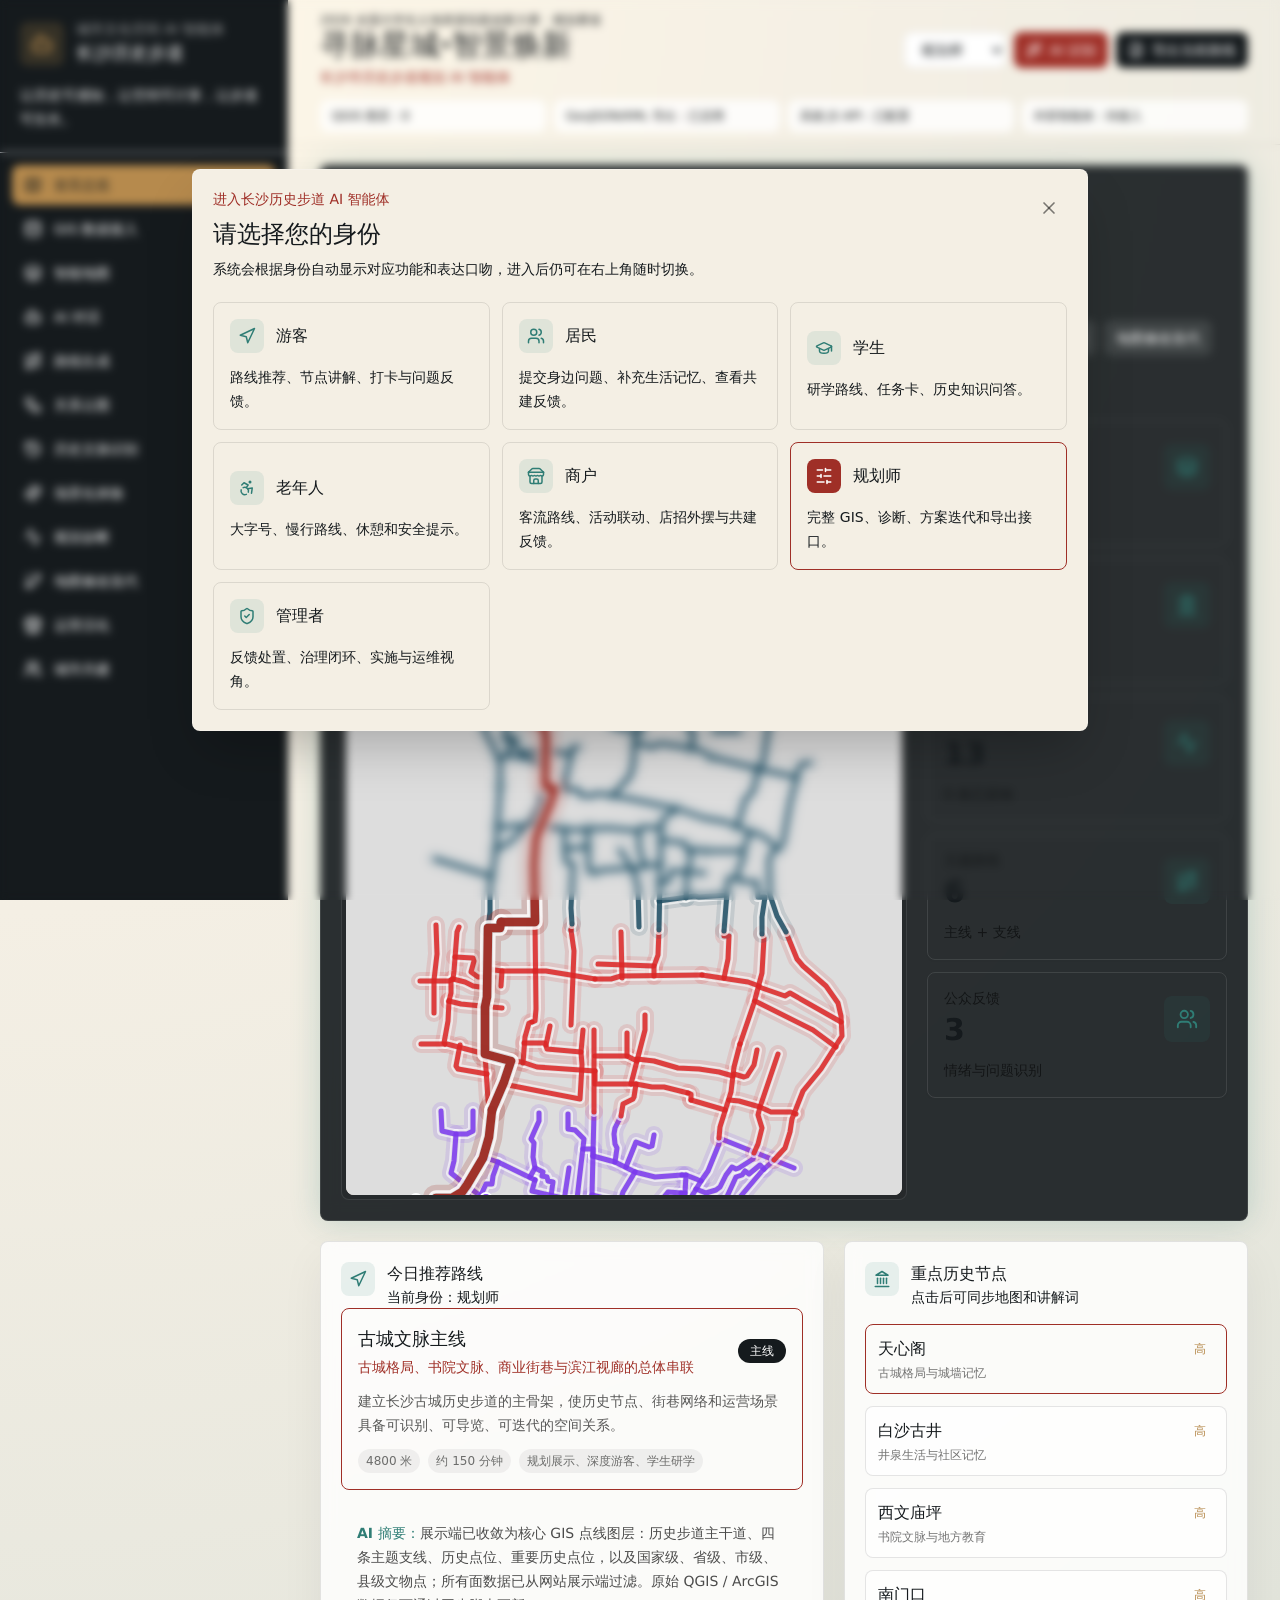
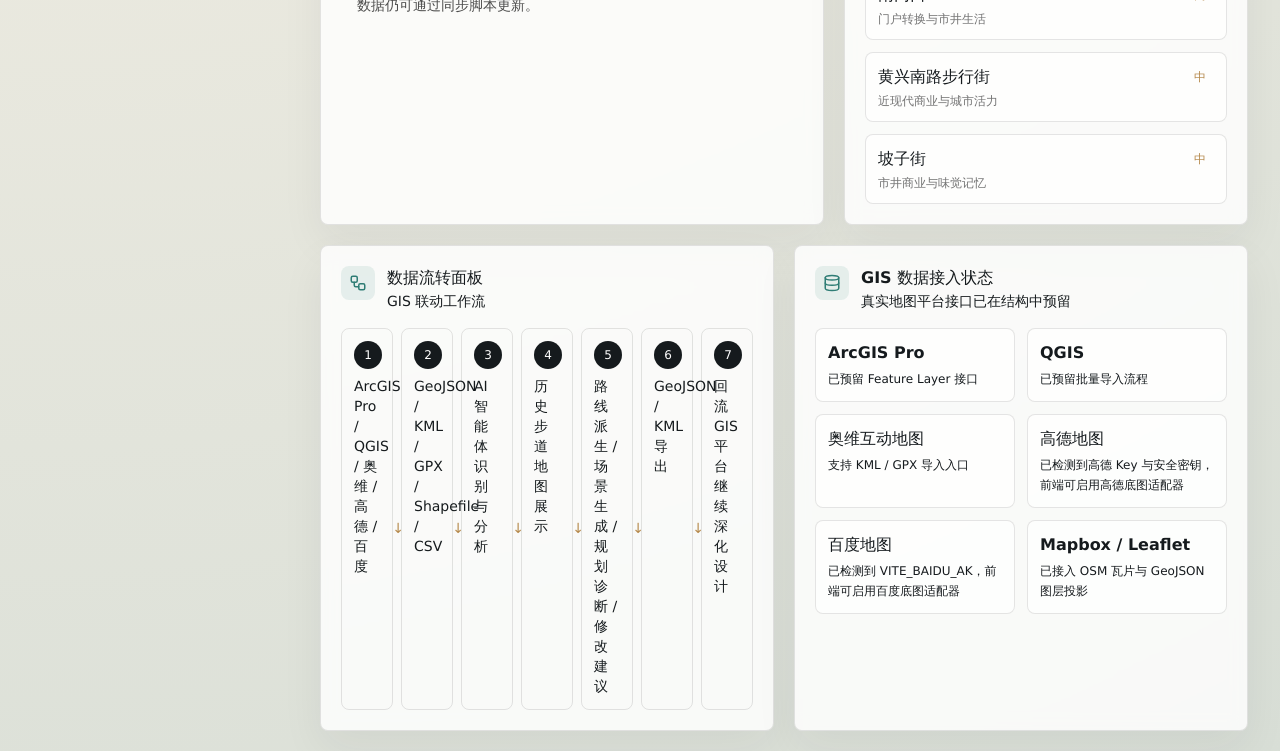
==== commit 0da6cfa0: "Add files via upload" ====
--- a/index.html
+++ b/index.html
@@ -5,8 +5,8 @@
     <meta name="viewport" content="width=device-width, initial-scale=1.0" />
     <meta name="description" content="长沙市历史步道规划 AI 智能体原型系统" />
     <title>长沙市历史步道规划 AI 智能体</title>
-    <script type="module" crossorigin src="./assets/index-C95QU-5P.js"></script>
-    <link rel="stylesheet" crossorigin href="./assets/index-D4uI1eB7.css">
+    <script type="module" crossorigin src="./assets/index-BLoJZTfl.js"></script>
+    <link rel="stylesheet" crossorigin href="./assets/index-BFbbuN8R.css">
   </head>
   <body>
     <div id="root"></div>
--- a/assets/index-BFbbuN8R.css
+++ b/assets/index-BFbbuN8R.css
@@ -0,0 +1 @@
+.leaflet-pane,.leaflet-tile,.leaflet-marker-icon,.leaflet-marker-shadow,.leaflet-tile-container,.leaflet-pane>svg,.leaflet-pane>canvas,.leaflet-zoom-box,.leaflet-image-layer,.leaflet-layer{position:absolute;left:0;top:0}.leaflet-container{overflow:hidden}.leaflet-tile,.leaflet-marker-icon,.leaflet-marker-shadow{-webkit-user-select:none;-moz-user-select:none;user-select:none;-webkit-user-drag:none}.leaflet-tile::-moz-selection{background:transparent}.leaflet-tile::selection{background:transparent}.leaflet-safari .leaflet-tile{image-rendering:-webkit-optimize-contrast}.leaflet-safari .leaflet-tile-container{width:1600px;height:1600px;-webkit-transform-origin:0 0}.leaflet-marker-icon,.leaflet-marker-shadow{display:block}.leaflet-container .leaflet-overlay-pane svg{max-width:none!important;max-height:none!important}.leaflet-container .leaflet-marker-pane img,.leaflet-container .leaflet-shadow-pane img,.leaflet-container .leaflet-tile-pane img,.leaflet-container img.leaflet-image-layer,.leaflet-container .leaflet-tile{max-width:none!important;max-height:none!important;width:auto;padding:0}.leaflet-container img.leaflet-tile{mix-blend-mode:plus-lighter}.leaflet-container.leaflet-touch-zoom{touch-action:pan-x pan-y}.leaflet-container.leaflet-touch-drag{touch-action:none;touch-action:pinch-zoom}.leaflet-container.leaflet-touch-drag.leaflet-touch-zoom{touch-action:none}.leaflet-container{-webkit-tap-highlight-color:transparent}.leaflet-container a{-webkit-tap-highlight-color:rgba(51,181,229,.4)}.leaflet-tile{filter:inherit;visibility:hidden}.leaflet-tile-loaded{visibility:inherit}.leaflet-zoom-box{width:0;height:0;box-sizing:border-box;z-index:800}.leaflet-overlay-pane svg{-moz-user-select:none}.leaflet-pane{z-index:400}.leaflet-tile-pane{z-index:200}.leaflet-overlay-pane{z-index:400}.leaflet-shadow-pane{z-index:500}.leaflet-marker-pane{z-index:600}.leaflet-tooltip-pane{z-index:650}.leaflet-popup-pane{z-index:700}.leaflet-map-pane canvas{z-index:100}.leaflet-map-pane svg{z-index:200}.leaflet-vml-shape{width:1px;height:1px}.lvml{behavior:url(#default#VML);display:inline-block;position:absolute}.leaflet-control{position:relative;z-index:800;pointer-events:visiblePainted;pointer-events:auto}.leaflet-top,.leaflet-bottom{position:absolute;z-index:1000;pointer-events:none}.leaflet-top{top:0}.leaflet-right{right:0}.leaflet-bottom{bottom:0}.leaflet-left{left:0}.leaflet-control{float:left;clear:both}.leaflet-right .leaflet-control{float:right}.leaflet-top .leaflet-control{margin-top:10px}.leaflet-bottom .leaflet-control{margin-bottom:10px}.leaflet-left .leaflet-control{margin-left:10px}.leaflet-right .leaflet-control{margin-right:10px}.leaflet-fade-anim .leaflet-popup{opacity:0;transition:opacity .2s linear}.leaflet-fade-anim .leaflet-map-pane .leaflet-popup{opacity:1}.leaflet-zoom-animated{transform-origin:0 0}svg.leaflet-zoom-animated{will-change:transform}.leaflet-zoom-anim .leaflet-zoom-animated{transition:transform .25s cubic-bezier(0,0,.25,1)}.leaflet-zoom-anim .leaflet-tile,.leaflet-pan-anim .leaflet-tile{transition:none}.leaflet-zoom-anim .leaflet-zoom-hide{visibility:hidden}.leaflet-interactive{cursor:pointer}.leaflet-grab{cursor:grab}.leaflet-crosshair,.leaflet-crosshair .leaflet-interactive{cursor:crosshair}.leaflet-popup-pane,.leaflet-control{cursor:auto}.leaflet-dragging .leaflet-grab,.leaflet-dragging .leaflet-grab .leaflet-interactive,.leaflet-dragging .leaflet-marker-draggable{cursor:move;cursor:grabbing}.leaflet-marker-icon,.leaflet-marker-shadow,.leaflet-image-layer,.leaflet-pane>svg path,.leaflet-tile-container{pointer-events:none}.leaflet-marker-icon.leaflet-interactive,.leaflet-image-layer.leaflet-interactive,.leaflet-pane>svg path.leaflet-interactive,svg.leaflet-image-layer.leaflet-interactive path{pointer-events:visiblePainted;pointer-events:auto}.leaflet-container{background:#ddd;outline-offset:1px}.leaflet-container a{color:#0078a8}.leaflet-zoom-box{border:2px dotted #38f;background:#ffffff80}.leaflet-container{font-family:Helvetica Neue,Arial,Helvetica,sans-serif;font-size:12px;font-size:.75rem;line-height:1.5}.leaflet-bar{box-shadow:0 1px 5px #000000a6;border-radius:4px}.leaflet-bar a{background-color:#fff;border-bottom:1px solid #ccc;width:26px;height:26px;line-height:26px;display:block;text-align:center;text-decoration:none;color:#000}.leaflet-bar a,.leaflet-control-layers-toggle{background-position:50% 50%;background-repeat:no-repeat;display:block}.leaflet-bar a:hover,.leaflet-bar a:focus{background-color:#f4f4f4}.leaflet-bar a:first-child{border-top-left-radius:4px;border-top-right-radius:4px}.leaflet-bar a:last-child{border-bottom-left-radius:4px;border-bottom-right-radius:4px;border-bottom:none}.leaflet-bar a.leaflet-disabled{cursor:default;background-color:#f4f4f4;color:#bbb}.leaflet-touch .leaflet-bar a{width:30px;height:30px;line-height:30px}.leaflet-touch .leaflet-bar a:first-child{border-top-left-radius:2px;border-top-right-radius:2px}.leaflet-touch .leaflet-bar a:last-child{border-bottom-left-radius:2px;border-bottom-right-radius:2px}.leaflet-control-zoom-in,.leaflet-control-zoom-out{font:700 18px Lucida Console,Monaco,monospace;text-indent:1px}.leaflet-touch .leaflet-control-zoom-in,.leaflet-touch .leaflet-control-zoom-out{font-size:22px}.leaflet-control-layers{box-shadow:0 1px 5px #0006;background:#fff;border-radius:5px}.leaflet-control-layers-toggle{background-image:url([data-uri]);width:36px;height:36px}.leaflet-retina .leaflet-control-layers-toggle{background-image:url([data-uri]);background-size:26px 26px}.leaflet-touch .leaflet-control-layers-toggle{width:44px;height:44px}.leaflet-control-layers .leaflet-control-layers-list,.leaflet-control-layers-expanded .leaflet-control-layers-toggle{display:none}.leaflet-control-layers-expanded .leaflet-control-layers-list{display:block;position:relative}.leaflet-control-layers-expanded{padding:6px 10px 6px 6px;color:#333;background:#fff}.leaflet-control-layers-scrollbar{overflow-y:scroll;overflow-x:hidden;padding-right:5px}.leaflet-control-layers-selector{margin-top:2px;position:relative;top:1px}.leaflet-control-layers label{display:block;font-size:13px;font-size:1.08333em}.leaflet-control-layers-separator{height:0;border-top:1px solid #ddd;margin:5px -10px 5px -6px}.leaflet-default-icon-path{background-image:url([data-uri])}.leaflet-container .leaflet-control-attribution{background:#fff;background:#fffc;margin:0}.leaflet-control-attribution,.leaflet-control-scale-line{padding:0 5px;color:#333;line-height:1.4}.leaflet-control-attribution a{text-decoration:none}.leaflet-control-attribution a:hover,.leaflet-control-attribution a:focus{text-decoration:underline}.leaflet-attribution-flag{display:inline!important;vertical-align:baseline!important;width:1em;height:.6669em}.leaflet-left .leaflet-control-scale{margin-left:5px}.leaflet-bottom .leaflet-control-scale{margin-bottom:5px}.leaflet-control-scale-line{border:2px solid #777;border-top:none;line-height:1.1;padding:2px 5px 1px;white-space:nowrap;box-sizing:border-box;background:#fffc;text-shadow:1px 1px #fff}.leaflet-control-scale-line:not(:first-child){border-top:2px solid #777;border-bottom:none;margin-top:-2px}.leaflet-control-scale-line:not(:first-child):not(:last-child){border-bottom:2px solid #777}.leaflet-touch .leaflet-control-attribution,.leaflet-touch .leaflet-control-layers,.leaflet-touch .leaflet-bar{box-shadow:none}.leaflet-touch .leaflet-control-layers,.leaflet-touch .leaflet-bar{border:2px solid rgba(0,0,0,.2);background-clip:padding-box}.leaflet-popup{position:absolute;text-align:center;margin-bottom:20px}.leaflet-popup-content-wrapper{padding:1px;text-align:left;border-radius:12px}.leaflet-popup-content{margin:13px 24px 13px 20px;line-height:1.3;font-size:13px;font-size:1.08333em;min-height:1px}.leaflet-popup-content p{margin:1.3em 0}.leaflet-popup-tip-container{width:40px;height:20px;position:absolute;left:50%;margin-top:-1px;margin-left:-20px;overflow:hidden;pointer-events:none}.leaflet-popup-tip{width:17px;height:17px;padding:1px;margin:-10px auto 0;pointer-events:auto;transform:rotate(45deg)}.leaflet-popup-content-wrapper,.leaflet-popup-tip{background:#fff;color:#333;box-shadow:0 3px 14px #0006}.leaflet-container a.leaflet-popup-close-button{position:absolute;top:0;right:0;border:none;text-align:center;width:24px;height:24px;font:16px/24px Tahoma,Verdana,sans-serif;color:#757575;text-decoration:none;background:transparent}.leaflet-container a.leaflet-popup-close-button:hover,.leaflet-container a.leaflet-popup-close-button:focus{color:#585858}.leaflet-popup-scrolled{overflow:auto}.leaflet-oldie .leaflet-popup-content-wrapper{-ms-zoom:1}.leaflet-oldie .leaflet-popup-tip{width:24px;margin:0 auto;-ms-filter:"progid:DXImageTransform.Microsoft.Matrix(M11=0.70710678, M12=0.70710678, M21=-0.70710678, M22=0.70710678)";filter:progid:DXImageTransform.Microsoft.Matrix(M11=.70710678,M12=.70710678,M21=-.70710678,M22=.70710678)}.leaflet-oldie .leaflet-control-zoom,.leaflet-oldie .leaflet-control-layers,.leaflet-oldie .leaflet-popup-content-wrapper,.leaflet-oldie .leaflet-popup-tip{border:1px solid #999}.leaflet-div-icon{background:#fff;border:1px solid #666}.leaflet-tooltip{position:absolute;padding:6px;background-color:#fff;border:1px solid #fff;border-radius:3px;color:#222;white-space:nowrap;-webkit-user-select:none;-moz-user-select:none;user-select:none;pointer-events:none;box-shadow:0 1px 3px #0006}.leaflet-tooltip.leaflet-interactive{cursor:pointer;pointer-events:auto}.leaflet-tooltip-top:before,.leaflet-tooltip-bottom:before,.leaflet-tooltip-left:before,.leaflet-tooltip-right:before{position:absolute;pointer-events:none;border:6px solid transparent;background:transparent;content:""}.leaflet-tooltip-bottom{margin-top:6px}.leaflet-tooltip-top{margin-top:-6px}.leaflet-tooltip-bottom:before,.leaflet-tooltip-top:before{left:50%;margin-left:-6px}.leaflet-tooltip-top:before{bottom:0;margin-bottom:-12px;border-top-color:#fff}.leaflet-tooltip-bottom:before{top:0;margin-top:-12px;margin-left:-6px;border-bottom-color:#fff}.leaflet-tooltip-left{margin-left:-6px}.leaflet-tooltip-right{margin-left:6px}.leaflet-tooltip-left:before,.leaflet-tooltip-right:before{top:50%;margin-top:-6px}.leaflet-tooltip-left:before{right:0;margin-right:-12px;border-left-color:#fff}.leaflet-tooltip-right:before{left:0;margin-left:-12px;border-right-color:#fff}@media print{.leaflet-control{-webkit-print-color-adjust:exact;print-color-adjust:exact}}*,:before,:after{--tw-border-spacing-x: 0;--tw-border-spacing-y: 0;--tw-translate-x: 0;--tw-translate-y: 0;--tw-rotate: 0;--tw-skew-x: 0;--tw-skew-y: 0;--tw-scale-x: 1;--tw-scale-y: 1;--tw-pan-x: ;--tw-pan-y: ;--tw-pinch-zoom: ;--tw-scroll-snap-strictness: proximity;--tw-gradient-from-position: ;--tw-gradient-via-position: ;--tw-gradient-to-position: ;--tw-ordinal: ;--tw-slashed-zero: ;--tw-numeric-figure: ;--tw-numeric-spacing: ;--tw-numeric-fraction: ;--tw-ring-inset: ;--tw-ring-offset-width: 0px;--tw-ring-offset-color: #fff;--tw-ring-color: rgb(59 130 246 / .5);--tw-ring-offset-shadow: 0 0 #0000;--tw-ring-shadow: 0 0 #0000;--tw-shadow: 0 0 #0000;--tw-shadow-colored: 0 0 #0000;--tw-blur: ;--tw-brightness: ;--tw-contrast: ;--tw-grayscale: ;--tw-hue-rotate: ;--tw-invert: ;--tw-saturate: ;--tw-sepia: ;--tw-drop-shadow: ;--tw-backdrop-blur: ;--tw-backdrop-brightness: ;--tw-backdrop-contrast: ;--tw-backdrop-grayscale: ;--tw-backdrop-hue-rotate: ;--tw-backdrop-invert: ;--tw-backdrop-opacity: ;--tw-backdrop-saturate: ;--tw-backdrop-sepia: ;--tw-contain-size: ;--tw-contain-layout: ;--tw-contain-paint: ;--tw-contain-style: }::backdrop{--tw-border-spacing-x: 0;--tw-border-spacing-y: 0;--tw-translate-x: 0;--tw-translate-y: 0;--tw-rotate: 0;--tw-skew-x: 0;--tw-skew-y: 0;--tw-scale-x: 1;--tw-scale-y: 1;--tw-pan-x: ;--tw-pan-y: ;--tw-pinch-zoom: ;--tw-scroll-snap-strictness: proximity;--tw-gradient-from-position: ;--tw-gradient-via-position: ;--tw-gradient-to-position: ;--tw-ordinal: ;--tw-slashed-zero: ;--tw-numeric-figure: ;--tw-numeric-spacing: ;--tw-numeric-fraction: ;--tw-ring-inset: ;--tw-ring-offset-width: 0px;--tw-ring-offset-color: #fff;--tw-ring-color: rgb(59 130 246 / .5);--tw-ring-offset-shadow: 0 0 #0000;--tw-ring-shadow: 0 0 #0000;--tw-shadow: 0 0 #0000;--tw-shadow-colored: 0 0 #0000;--tw-blur: ;--tw-brightness: ;--tw-contrast: ;--tw-grayscale: ;--tw-hue-rotate: ;--tw-invert: ;--tw-saturate: ;--tw-sepia: ;--tw-drop-shadow: ;--tw-backdrop-blur: ;--tw-backdrop-brightness: ;--tw-backdrop-contrast: ;--tw-backdrop-grayscale: ;--tw-backdrop-hue-rotate: ;--tw-backdrop-invert: ;--tw-backdrop-opacity: ;--tw-backdrop-saturate: ;--tw-backdrop-sepia: ;--tw-contain-size: ;--tw-contain-layout: ;--tw-contain-paint: ;--tw-contain-style: }*,:before,:after{box-sizing:border-box;border-width:0;border-style:solid;border-color:#e5e7eb}:before,:after{--tw-content: ""}html,:host{line-height:1.5;-webkit-text-size-adjust:100%;-moz-tab-size:4;-o-tab-size:4;tab-size:4;font-family:Inter,PingFang SC,Microsoft YaHei,system-ui,sans-serif;font-feature-settings:normal;font-variation-settings:normal;-webkit-tap-highlight-color:transparent}body{margin:0;line-height:inherit}hr{height:0;color:inherit;border-top-width:1px}abbr:where([title]){-webkit-text-decoration:underline dotted;text-decoration:underline dotted}h1,h2,h3,h4,h5,h6{font-size:inherit;font-weight:inherit}a{color:inherit;text-decoration:inherit}b,strong{font-weight:bolder}code,kbd,samp,pre{font-family:ui-monospace,SFMono-Regular,Menlo,Monaco,Consolas,Liberation Mono,Courier New,monospace;font-feature-settings:normal;font-variation-settings:normal;font-size:1em}small{font-size:80%}sub,sup{font-size:75%;line-height:0;position:relative;vertical-align:baseline}sub{bottom:-.25em}sup{top:-.5em}table{text-indent:0;border-color:inherit;border-collapse:collapse}button,input,optgroup,select,textarea{font-family:inherit;font-feature-settings:inherit;font-variation-settings:inherit;font-size:100%;font-weight:inherit;line-height:inherit;letter-spacing:inherit;color:inherit;margin:0;padding:0}button,select{text-transform:none}button,input:where([type=button]),input:where([type=reset]),input:where([type=submit]){-webkit-appearance:button;background-color:transparent;background-image:none}:-moz-focusring{outline:auto}:-moz-ui-invalid{box-shadow:none}progress{vertical-align:baseline}::-webkit-inner-spin-button,::-webkit-outer-spin-button{height:auto}[type=search]{-webkit-appearance:textfield;outline-offset:-2px}::-webkit-search-decoration{-webkit-appearance:none}::-webkit-file-upload-button{-webkit-appearance:button;font:inherit}summary{display:list-item}blockquote,dl,dd,h1,h2,h3,h4,h5,h6,hr,figure,p,pre{margin:0}fieldset{margin:0;padding:0}legend{padding:0}ol,ul,menu{list-style:none;margin:0;padding:0}dialog{padding:0}textarea{resize:vertical}input::-moz-placeholder,textarea::-moz-placeholder{opacity:1;color:#9ca3af}input::placeholder,textarea::placeholder{opacity:1;color:#9ca3af}button,[role=button]{cursor:pointer}:disabled{cursor:default}img,svg,video,canvas,audio,iframe,embed,object{display:block;vertical-align:middle}img,video{max-width:100%;height:auto}[hidden]:where(:not([hidden=until-found])){display:none}.pointer-events-none{pointer-events:none}.visible{visibility:visible}.fixed{position:fixed}.absolute{position:absolute}.relative{position:relative}.sticky{position:sticky}.inset-0{top:0;right:0;bottom:0;left:0}.inset-x-2{left:.5rem;right:.5rem}.inset-x-4{left:1rem;right:1rem}.inset-y-0{top:0;bottom:0}.-right-3{right:-.75rem}.bottom-14{bottom:3.5rem}.bottom-2{bottom:.5rem}.left-0{left:0}.left-2{left:.5rem}.left-\[15\%\]{left:15%}.left-\[18\%\]{left:18%}.left-\[20\%\]{left:20%}.left-\[24\%\]{left:24%}.left-\[32\%\]{left:32%}.left-\[42\%\]{left:42%}.left-\[43\%\]{left:43%}.left-\[55\%\]{left:55%}.left-\[58\%\]{left:58%}.left-\[63\%\]{left:63%}.right-2{right:.5rem}.right-3{right:.75rem}.top-0{top:0}.top-1\/2{top:50%}.top-11{top:2.75rem}.top-16{top:4rem}.top-2{top:.5rem}.top-4{top:1rem}.top-\[22\%\]{top:22%}.top-\[25\%\]{top:25%}.top-\[28\%\]{top:28%}.top-\[36\%\]{top:36%}.top-\[42\%\]{top:42%}.top-\[45\%\]{top:45%}.top-\[48\%\]{top:48%}.top-\[50\%\]{top:50%}.top-\[52\%\]{top:52%}.top-\[56\%\]{top:56%}.top-\[61\%\]{top:61%}.top-\[68\%\]{top:68%}.z-0{z-index:0}.z-10{z-index:10}.z-20{z-index:20}.z-30{z-index:30}.z-40{z-index:40}.z-50{z-index:50}.mb-1{margin-bottom:.25rem}.mb-2{margin-bottom:.5rem}.ml-1{margin-left:.25rem}.mr-2{margin-right:.5rem}.mt-0\.5{margin-top:.125rem}.mt-1{margin-top:.25rem}.mt-2{margin-top:.5rem}.mt-3{margin-top:.75rem}.mt-4{margin-top:1rem}.mt-5{margin-top:1.25rem}.mt-6{margin-top:1.5rem}.block{display:block}.flex{display:flex}.inline-flex{display:inline-flex}.table{display:table}.grid{display:grid}.hidden{display:none}.h-1\.5{height:.375rem}.h-10{height:2.5rem}.h-11{height:2.75rem}.h-12{height:3rem}.h-16{height:4rem}.h-2{height:.5rem}.h-2\.5{height:.625rem}.h-20{height:5rem}.h-24{height:6rem}.h-28{height:7rem}.h-3{height:.75rem}.h-36{height:9rem}.h-4{height:1rem}.h-56{height:14rem}.h-60{height:15rem}.h-7{height:1.75rem}.h-72{height:18rem}.h-8{height:2rem}.h-80{height:20rem}.h-\[320px\]{height:320px}.h-\[520px\]{height:520px}.h-\[680px\]{height:680px}.h-\[720px\]{height:720px}.h-\[760px\]{height:760px}.h-\[calc\(100vh-145px\)\]{height:calc(100vh - 145px)}.h-full{height:100%}.max-h-52{max-height:13rem}.max-h-\[440px\]{max-height:440px}.max-h-\[520px\]{max-height:520px}.max-h-\[700px\]{max-height:700px}.min-h-12{min-height:3rem}.min-h-20{min-height:5rem}.min-h-32{min-height:8rem}.min-h-\[620px\]{min-height:620px}.min-h-\[680px\]{min-height:680px}.min-h-screen{min-height:100vh}.w-10{width:2.5rem}.w-11{width:2.75rem}.w-12{width:3rem}.w-2{width:.5rem}.w-2\.5{width:.625rem}.w-20{width:5rem}.w-24{width:6rem}.w-28{width:7rem}.w-3{width:.75rem}.w-4{width:1rem}.w-7{width:1.75rem}.w-72{width:18rem}.w-8{width:2rem}.w-\[62\%\]{width:62%}.w-\[72\%\]{width:72%}.w-full{width:100%}.min-w-0{min-width:0px}.min-w-\[840px\]{min-width:840px}.max-w-3xl{max-width:48rem}.max-w-4xl{max-width:56rem}.max-w-\[110px\]{max-width:110px}.max-w-\[190px\]{max-width:190px}.max-w-\[340px\]{max-width:340px}.max-w-\[82\%\]{max-width:82%}.flex-1{flex:1 1 0%}.shrink-0{flex-shrink:0}.border-collapse{border-collapse:collapse}.-translate-x-1\/2{--tw-translate-x: -50%;transform:translate(var(--tw-translate-x),var(--tw-translate-y)) rotate(var(--tw-rotate)) skew(var(--tw-skew-x)) skewY(var(--tw-skew-y)) scaleX(var(--tw-scale-x)) scaleY(var(--tw-scale-y))}.-translate-y-1\/2{--tw-translate-y: -50%;transform:translate(var(--tw-translate-x),var(--tw-translate-y)) rotate(var(--tw-rotate)) skew(var(--tw-skew-x)) skewY(var(--tw-skew-y)) scaleX(var(--tw-scale-x)) scaleY(var(--tw-scale-y))}.-rotate-12{--tw-rotate: -12deg;transform:translate(var(--tw-translate-x),var(--tw-translate-y)) rotate(var(--tw-rotate)) skew(var(--tw-skew-x)) skewY(var(--tw-skew-y)) scaleX(var(--tw-scale-x)) scaleY(var(--tw-scale-y))}.rotate-6{--tw-rotate: 6deg;transform:translate(var(--tw-translate-x),var(--tw-translate-y)) rotate(var(--tw-rotate)) skew(var(--tw-skew-x)) skewY(var(--tw-skew-y)) scaleX(var(--tw-scale-x)) scaleY(var(--tw-scale-y))}.transform{transform:translate(var(--tw-translate-x),var(--tw-translate-y)) rotate(var(--tw-rotate)) skew(var(--tw-skew-x)) skewY(var(--tw-skew-y)) scaleX(var(--tw-scale-x)) scaleY(var(--tw-scale-y))}@keyframes spin{to{transform:rotate(360deg)}}.animate-spin{animation:spin 1s linear infinite}.cursor-crosshair{cursor:crosshair}.cursor-grab{cursor:grab}.cursor-grabbing{cursor:grabbing}.cursor-pointer{cursor:pointer}.select-none{-webkit-user-select:none;-moz-user-select:none;user-select:none}.resize{resize:both}.grid-cols-2{grid-template-columns:repeat(2,minmax(0,1fr))}.grid-cols-4{grid-template-columns:repeat(4,minmax(0,1fr))}.grid-rows-4{grid-template-rows:repeat(4,minmax(0,1fr))}.flex-col{flex-direction:column}.flex-wrap{flex-wrap:wrap}.content-start{align-content:flex-start}.items-start{align-items:flex-start}.items-center{align-items:center}.justify-start{justify-content:flex-start}.justify-end{justify-content:flex-end}.justify-center{justify-content:center}.justify-between{justify-content:space-between}.gap-0{gap:0px}.gap-1\.5{gap:.375rem}.gap-2{gap:.5rem}.gap-3{gap:.75rem}.gap-4{gap:1rem}.gap-5{gap:1.25rem}.space-y-2>:not([hidden])~:not([hidden]){--tw-space-y-reverse: 0;margin-top:calc(.5rem * calc(1 - var(--tw-space-y-reverse)));margin-bottom:calc(.5rem * var(--tw-space-y-reverse))}.space-y-3>:not([hidden])~:not([hidden]){--tw-space-y-reverse: 0;margin-top:calc(.75rem * calc(1 - var(--tw-space-y-reverse)));margin-bottom:calc(.75rem * var(--tw-space-y-reverse))}.space-y-4>:not([hidden])~:not([hidden]){--tw-space-y-reverse: 0;margin-top:calc(1rem * calc(1 - var(--tw-space-y-reverse)));margin-bottom:calc(1rem * var(--tw-space-y-reverse))}.space-y-5>:not([hidden])~:not([hidden]){--tw-space-y-reverse: 0;margin-top:calc(1.25rem * calc(1 - var(--tw-space-y-reverse)));margin-bottom:calc(1.25rem * var(--tw-space-y-reverse))}.overflow-auto{overflow:auto}.overflow-hidden{overflow:hidden}.overflow-x-auto{overflow-x:auto}.overflow-y-auto{overflow-y:auto}.truncate{overflow:hidden;text-overflow:ellipsis;white-space:nowrap}.whitespace-nowrap{white-space:nowrap}.whitespace-pre-wrap{white-space:pre-wrap}.break-all{word-break:break-all}.rounded{border-radius:.25rem}.rounded-full{border-radius:9999px}.rounded-lg{border-radius:.5rem}.rounded-md{border-radius:.375rem}.border{border-width:1px}.border-b{border-bottom-width:1px}.border-l{border-left-width:1px}.border-r{border-right-width:1px}.border-t{border-top-width:1px}.border-dashed{border-style:dashed}.border-black\/10{border-color:#0000001a}.border-bronze\/25{border-color:#b68a4d40}.border-bronze\/30{border-color:#b68a4d4d}.border-bronze\/\[0\.15\]{border-color:#b68a4d26}.border-cinnabar{--tw-border-opacity: 1;border-color:rgb(159 47 39 / var(--tw-border-opacity, 1))}.border-cinnabar\/25{border-color:#9f2f2740}.border-cinnabar\/35{border-color:#9f2f2759}.border-cinnabar\/40{border-color:#9f2f2766}.border-cinnabar\/\[0\.12\]{border-color:#9f2f271f}.border-lake{--tw-border-opacity: 1;border-color:rgb(47 125 117 / var(--tw-border-opacity, 1))}.border-lake\/15{border-color:#2f7d7526}.border-lake\/20{border-color:#2f7d7533}.border-lake\/30{border-color:#2f7d754d}.border-lake\/35{border-color:#2f7d7559}.border-lake\/40{border-color:#2f7d7566}.border-lake\/50{border-color:#2f7d7580}.border-lake\/\[0\.16\]{border-color:#2f7d7529}.border-lake\/\[0\.18\]{border-color:#2f7d752e}.border-white\/10{border-color:#ffffff1a}.border-white\/20{border-color:#fff3}.border-white\/30{border-color:#ffffff4d}.bg-\[\#1f2d2b\]{--tw-bg-opacity: 1;background-color:rgb(31 45 43 / var(--tw-bg-opacity, 1))}.bg-\[\#24302d\]{--tw-bg-opacity: 1;background-color:rgb(36 48 45 / var(--tw-bg-opacity, 1))}.bg-\[\#efe8db\]{--tw-bg-opacity: 1;background-color:rgb(239 232 219 / var(--tw-bg-opacity, 1))}.bg-black\/10{background-color:#0000001a}.bg-black\/5{background-color:#0000000d}.bg-black\/70{background-color:#000000b3}.bg-bronze{--tw-bg-opacity: 1;background-color:rgb(182 138 77 / var(--tw-bg-opacity, 1))}.bg-bronze\/10{background-color:#b68a4d1a}.bg-bronze\/15{background-color:#b68a4d26}.bg-bronze\/20{background-color:#b68a4d33}.bg-bronze\/70{background-color:#b68a4db3}.bg-bronze\/\[0\.08\]{background-color:#b68a4d14}.bg-cinnabar{--tw-bg-opacity: 1;background-color:rgb(159 47 39 / var(--tw-bg-opacity, 1))}.bg-cinnabar\/10{background-color:#9f2f271a}.bg-cinnabar\/\[0\.07\]{background-color:#9f2f2712}.bg-ink{--tw-bg-opacity: 1;background-color:rgb(21 26 29 / var(--tw-bg-opacity, 1))}.bg-ink\/5{background-color:#151a1d0d}.bg-ink\/70{background-color:#151a1db3}.bg-lake{--tw-bg-opacity: 1;background-color:rgb(47 125 117 / var(--tw-bg-opacity, 1))}.bg-lake\/10{background-color:#2f7d751a}.bg-lake\/65{background-color:#2f7d75a6}.bg-lake\/\[0\.07\]{background-color:#2f7d7512}.bg-lake\/\[0\.08\]{background-color:#2f7d7514}.bg-paper{--tw-bg-opacity: 1;background-color:rgb(244 239 228 / var(--tw-bg-opacity, 1))}.bg-transparent{background-color:transparent}.bg-white{--tw-bg-opacity: 1;background-color:rgb(255 255 255 / var(--tw-bg-opacity, 1))}.bg-white\/10{background-color:#ffffff1a}.bg-white\/25{background-color:#ffffff40}.bg-white\/60{background-color:#fff9}.bg-white\/70{background-color:#ffffffb3}.bg-white\/75{background-color:#ffffffbf}.bg-white\/80{background-color:#fffc}.bg-\[radial-gradient\(circle_at_top_left\,\#fff8e8_0\,\#f4efe4_34\%\,\#d8ded6_100\%\)\]{background-image:radial-gradient(circle at top left,#fff8e8 0,#f4efe4 34%,#d8ded6)}.fill-cinnabar{fill:#9f2f27}.fill-ink{fill:#151a1d}.fill-lake{fill:#2f7d75}.object-cover{-o-object-fit:cover;object-fit:cover}.p-1{padding:.25rem}.p-1\.5{padding:.375rem}.p-2{padding:.5rem}.p-3{padding:.75rem}.p-4{padding:1rem}.p-5{padding:1.25rem}.p-6{padding:1.5rem}.p-8{padding:2rem}.px-2{padding-left:.5rem;padding-right:.5rem}.px-2\.5{padding-left:.625rem;padding-right:.625rem}.px-3{padding-left:.75rem;padding-right:.75rem}.px-4{padding-left:1rem;padding-right:1rem}.px-5{padding-left:1.25rem;padding-right:1.25rem}.py-1{padding-top:.25rem;padding-bottom:.25rem}.py-1\.5{padding-top:.375rem;padding-bottom:.375rem}.py-2{padding-top:.5rem;padding-bottom:.5rem}.py-2\.5{padding-top:.625rem;padding-bottom:.625rem}.py-3{padding-top:.75rem;padding-bottom:.75rem}.py-4{padding-top:1rem;padding-bottom:1rem}.py-5{padding-top:1.25rem;padding-bottom:1.25rem}.pb-1{padding-bottom:.25rem}.pr-1{padding-right:.25rem}.pr-6{padding-right:1.5rem}.pt-1\.5{padding-top:.375rem}.pt-4{padding-top:1rem}.text-left{text-align:left}.text-center{text-align:center}.text-right{text-align:right}.align-top{vertical-align:top}.text-2xl{font-size:1.5rem;line-height:2rem}.text-3xl{font-size:1.875rem;line-height:2.25rem}.text-4xl{font-size:2.25rem;line-height:2.5rem}.text-\[10px\]{font-size:10px}.text-\[11px\]{font-size:11px}.text-\[13px\]{font-size:13px}.text-\[18px\]{font-size:18px}.text-\[7px\]{font-size:7px}.text-\[8px\]{font-size:8px}.text-\[9px\]{font-size:9px}.text-base{font-size:1rem;line-height:1.5rem}.text-lg{font-size:1.125rem;line-height:1.75rem}.text-sm{font-size:.875rem;line-height:1.25rem}.text-xl{font-size:1.25rem;line-height:1.75rem}.text-xs{font-size:.75rem;line-height:1rem}.font-medium{font-weight:500}.font-semibold{font-weight:600}.leading-3{line-height:.75rem}.leading-4{line-height:1rem}.leading-5{line-height:1.25rem}.leading-6{line-height:1.5rem}.leading-7{line-height:1.75rem}.leading-8{line-height:2rem}.leading-9{line-height:2.25rem}.leading-tight{line-height:1.25}.tracking-\[0\.28em\]{letter-spacing:.28em}.tracking-normal{letter-spacing:0em}.tracking-wide{letter-spacing:.025em}.text-black\/45{color:#00000073}.text-black\/50{color:#00000080}.text-black\/55{color:#0000008c}.text-black\/60{color:#0009}.text-black\/65{color:#000000a6}.text-black\/70{color:#000000b3}.text-bronze{--tw-text-opacity: 1;color:rgb(182 138 77 / var(--tw-text-opacity, 1))}.text-cinnabar{--tw-text-opacity: 1;color:rgb(159 47 39 / var(--tw-text-opacity, 1))}.text-ink{--tw-text-opacity: 1;color:rgb(21 26 29 / var(--tw-text-opacity, 1))}.text-lake{--tw-text-opacity: 1;color:rgb(47 125 117 / var(--tw-text-opacity, 1))}.text-white{--tw-text-opacity: 1;color:rgb(255 255 255 / var(--tw-text-opacity, 1))}.text-white\/55{color:#ffffff8c}.text-white\/60{color:#fff9}.text-white\/70{color:#ffffffb3}.text-white\/80{color:#fffc}.accent-cinnabar{accent-color:#9f2f27}.opacity-100{opacity:1}.opacity-20{opacity:.2}.opacity-35{opacity:.35}.opacity-70{opacity:.7}.opacity-75{opacity:.75}.opacity-80{opacity:.8}.shadow{--tw-shadow: 0 1px 3px 0 rgb(0 0 0 / .1), 0 1px 2px -1px rgb(0 0 0 / .1);--tw-shadow-colored: 0 1px 3px 0 var(--tw-shadow-color), 0 1px 2px -1px var(--tw-shadow-color);box-shadow:var(--tw-ring-offset-shadow, 0 0 #0000),var(--tw-ring-shadow, 0 0 #0000),var(--tw-shadow)}.shadow-2xl{--tw-shadow: 0 25px 50px -12px rgb(0 0 0 / .25);--tw-shadow-colored: 0 25px 50px -12px var(--tw-shadow-color);box-shadow:var(--tw-ring-offset-shadow, 0 0 #0000),var(--tw-ring-shadow, 0 0 #0000),var(--tw-shadow)}.shadow-glow{--tw-shadow: 0 0 30px rgba(47, 125, 117, .24);--tw-shadow-colored: 0 0 30px var(--tw-shadow-color);box-shadow:var(--tw-ring-offset-shadow, 0 0 #0000),var(--tw-ring-shadow, 0 0 #0000),var(--tw-shadow)}.shadow-lg{--tw-shadow: 0 10px 15px -3px rgb(0 0 0 / .1), 0 4px 6px -4px rgb(0 0 0 / .1);--tw-shadow-colored: 0 10px 15px -3px var(--tw-shadow-color), 0 4px 6px -4px var(--tw-shadow-color);box-shadow:var(--tw-ring-offset-shadow, 0 0 #0000),var(--tw-ring-shadow, 0 0 #0000),var(--tw-shadow)}.shadow-sm{--tw-shadow: 0 1px 2px 0 rgb(0 0 0 / .05);--tw-shadow-colored: 0 1px 2px 0 var(--tw-shadow-color);box-shadow:var(--tw-ring-offset-shadow, 0 0 #0000),var(--tw-ring-shadow, 0 0 #0000),var(--tw-shadow)}.outline-none{outline:2px solid transparent;outline-offset:2px}.blur{--tw-blur: blur(8px);filter:var(--tw-blur) var(--tw-brightness) var(--tw-contrast) var(--tw-grayscale) var(--tw-hue-rotate) var(--tw-invert) var(--tw-saturate) var(--tw-sepia) var(--tw-drop-shadow)}.blur-xl{--tw-blur: blur(24px);filter:var(--tw-blur) var(--tw-brightness) var(--tw-contrast) var(--tw-grayscale) var(--tw-hue-rotate) var(--tw-invert) var(--tw-saturate) var(--tw-sepia) var(--tw-drop-shadow)}.filter{filter:var(--tw-blur) var(--tw-brightness) var(--tw-contrast) var(--tw-grayscale) var(--tw-hue-rotate) var(--tw-invert) var(--tw-saturate) var(--tw-sepia) var(--tw-drop-shadow)}.backdrop-blur{--tw-backdrop-blur: blur(8px);-webkit-backdrop-filter:var(--tw-backdrop-blur) var(--tw-backdrop-brightness) var(--tw-backdrop-contrast) var(--tw-backdrop-grayscale) var(--tw-backdrop-hue-rotate) var(--tw-backdrop-invert) var(--tw-backdrop-opacity) var(--tw-backdrop-saturate) var(--tw-backdrop-sepia);backdrop-filter:var(--tw-backdrop-blur) var(--tw-backdrop-brightness) var(--tw-backdrop-contrast) var(--tw-backdrop-grayscale) var(--tw-backdrop-hue-rotate) var(--tw-backdrop-invert) var(--tw-backdrop-opacity) var(--tw-backdrop-saturate) var(--tw-backdrop-sepia)}.backdrop-blur-sm{--tw-backdrop-blur: blur(4px);-webkit-backdrop-filter:var(--tw-backdrop-blur) var(--tw-backdrop-brightness) var(--tw-backdrop-contrast) var(--tw-backdrop-grayscale) var(--tw-backdrop-hue-rotate) var(--tw-backdrop-invert) var(--tw-backdrop-opacity) var(--tw-backdrop-saturate) var(--tw-backdrop-sepia);backdrop-filter:var(--tw-backdrop-blur) var(--tw-backdrop-brightness) var(--tw-backdrop-contrast) var(--tw-backdrop-grayscale) var(--tw-backdrop-hue-rotate) var(--tw-backdrop-invert) var(--tw-backdrop-opacity) var(--tw-backdrop-saturate) var(--tw-backdrop-sepia)}.transition{transition-property:color,background-color,border-color,text-decoration-color,fill,stroke,opacity,box-shadow,transform,filter,backdrop-filter;transition-timing-function:cubic-bezier(.4,0,.2,1);transition-duration:.15s}.transition-opacity{transition-property:opacity;transition-timing-function:cubic-bezier(.4,0,.2,1);transition-duration:.15s}.duration-500{transition-duration:.5s}.duration-700{transition-duration:.7s}:root{color:#151a1d;background:#f4efe4;font-synthesis:none;text-rendering:geometricPrecision;-webkit-font-smoothing:antialiased;-moz-osx-font-smoothing:grayscale}body{margin:0;min-width:320px;min-height:100vh}button,input,textarea,select{font:inherit}.panel{border-width:1px;border-color:#0000001a;background-color:#fffc;--tw-shadow: 0 1px 2px 0 rgb(0 0 0 / .05);--tw-shadow-colored: 0 1px 2px 0 var(--tw-shadow-color);box-shadow:var(--tw-ring-offset-shadow, 0 0 #0000),var(--tw-ring-shadow, 0 0 #0000),var(--tw-shadow);--tw-backdrop-blur: blur(8px);-webkit-backdrop-filter:var(--tw-backdrop-blur) var(--tw-backdrop-brightness) var(--tw-backdrop-contrast) var(--tw-backdrop-grayscale) var(--tw-backdrop-hue-rotate) var(--tw-backdrop-invert) var(--tw-backdrop-opacity) var(--tw-backdrop-saturate) var(--tw-backdrop-sepia);backdrop-filter:var(--tw-backdrop-blur) var(--tw-backdrop-brightness) var(--tw-backdrop-contrast) var(--tw-backdrop-grayscale) var(--tw-backdrop-hue-rotate) var(--tw-backdrop-invert) var(--tw-backdrop-opacity) var(--tw-backdrop-saturate) var(--tw-backdrop-sepia);background-color:#ffffffd1;box-shadow:0 18px 44px #1f282d0f}.dark-panel{border-width:1px;border-color:#ffffff1a;background-color:#151a1de6;--tw-text-opacity: 1;color:rgb(255 255 255 / var(--tw-text-opacity, 1));--tw-shadow: 0 0 30px rgba(47, 125, 117, .24);--tw-shadow-colored: 0 0 30px var(--tw-shadow-color);box-shadow:var(--tw-ring-offset-shadow, 0 0 #0000),var(--tw-ring-shadow, 0 0 #0000),var(--tw-shadow);--tw-backdrop-blur: blur(8px);-webkit-backdrop-filter:var(--tw-backdrop-blur) var(--tw-backdrop-brightness) var(--tw-backdrop-contrast) var(--tw-backdrop-grayscale) var(--tw-backdrop-hue-rotate) var(--tw-backdrop-invert) var(--tw-backdrop-opacity) var(--tw-backdrop-saturate) var(--tw-backdrop-sepia);backdrop-filter:var(--tw-backdrop-blur) var(--tw-backdrop-brightness) var(--tw-backdrop-contrast) var(--tw-backdrop-grayscale) var(--tw-backdrop-hue-rotate) var(--tw-backdrop-invert) var(--tw-backdrop-opacity) var(--tw-backdrop-saturate) var(--tw-backdrop-sepia)}.page-title-panel{background:linear-gradient(135deg,#ffffffeb,#f8efe2d6),radial-gradient(circle at 88% 12%,rgba(47,125,117,.14),transparent 34%),radial-gradient(circle at 12% 0%,rgba(159,47,39,.12),transparent 30%)}.route-glow{background:linear-gradient(135deg,#ffffffc7,#edf7f4c7),radial-gradient(circle at top right,rgba(47,125,117,.2),transparent 38%)}.map-route-halo{filter:blur(5px);mix-blend-mode:multiply}.relation-cloud-stage{-webkit-user-select:none;-moz-user-select:none;user-select:none;touch-action:none;background:radial-gradient(circle at 50% 45%,#fffffffa,#e6eff3db 34%,#bccfd98a 70%,#8ba3b257),linear-gradient(135deg,#143d5a1f,#2f7d7514)}.relation-cloud-stage:before{content:"";position:absolute;top:0;right:0;bottom:0;left:0;pointer-events:none;background:radial-gradient(circle at 18% 18%,rgba(255,255,255,.82),transparent 24%),radial-gradient(circle at 82% 20%,rgba(20,61,90,.1),transparent 24%),linear-gradient(115deg,transparent 0%,rgba(255,255,255,.32) 42%,transparent 68%)}.metric-card{border-radius:.5rem;padding:1rem;transition-property:color,background-color,border-color,text-decoration-color,fill,stroke,opacity,box-shadow,transform,filter,backdrop-filter;transition-timing-function:cubic-bezier(.4,0,.2,1);transition-duration:.15s;border-width:1px;border-color:#0000001a;background-color:#fffc;--tw-shadow: 0 1px 2px 0 rgb(0 0 0 / .05);--tw-shadow-colored: 0 1px 2px 0 var(--tw-shadow-color);box-shadow:var(--tw-ring-offset-shadow, 0 0 #0000),var(--tw-ring-shadow, 0 0 #0000),var(--tw-shadow);--tw-backdrop-blur: blur(8px);-webkit-backdrop-filter:var(--tw-backdrop-blur) var(--tw-backdrop-brightness) var(--tw-backdrop-contrast) var(--tw-backdrop-grayscale) var(--tw-backdrop-hue-rotate) var(--tw-backdrop-invert) var(--tw-backdrop-opacity) var(--tw-backdrop-saturate) var(--tw-backdrop-sepia);backdrop-filter:var(--tw-backdrop-blur) var(--tw-backdrop-brightness) var(--tw-backdrop-contrast) var(--tw-backdrop-grayscale) var(--tw-backdrop-hue-rotate) var(--tw-backdrop-invert) var(--tw-backdrop-opacity) var(--tw-backdrop-saturate) var(--tw-backdrop-sepia);background-color:#ffffffd1;box-shadow:0 18px 44px #1f282d0f}.metric-card:hover{--tw-translate-y: -.125rem;transform:translate(var(--tw-translate-x),var(--tw-translate-y)) rotate(var(--tw-rotate)) skew(var(--tw-skew-x)) skewY(var(--tw-skew-y)) scaleX(var(--tw-scale-x)) scaleY(var(--tw-scale-y));border-color:#2f7d7566}.thin-scrollbar::-webkit-scrollbar{width:7px;height:7px}.thin-scrollbar::-webkit-scrollbar-thumb{background:#151a1d40;border-radius:999px}.hover\:border-bronze\/45:hover{border-color:#b68a4d73}.hover\:border-lake\/35:hover{border-color:#2f7d7559}.hover\:border-lake\/40:hover{border-color:#2f7d7566}.hover\:border-lake\/45:hover{border-color:#2f7d7573}.hover\:bg-black\/5:hover{background-color:#0000000d}.hover\:bg-bronze:hover{--tw-bg-opacity: 1;background-color:rgb(182 138 77 / var(--tw-bg-opacity, 1))}.hover\:bg-ink:hover{--tw-bg-opacity: 1;background-color:rgb(21 26 29 / var(--tw-bg-opacity, 1))}.hover\:bg-lake:hover{--tw-bg-opacity: 1;background-color:rgb(47 125 117 / var(--tw-bg-opacity, 1))}.hover\:bg-lake\/10:hover{background-color:#2f7d751a}.hover\:text-black:hover{--tw-text-opacity: 1;color:rgb(0 0 0 / var(--tw-text-opacity, 1))}.hover\:text-ink:hover{--tw-text-opacity: 1;color:rgb(21 26 29 / var(--tw-text-opacity, 1))}.hover\:text-lake:hover{--tw-text-opacity: 1;color:rgb(47 125 117 / var(--tw-text-opacity, 1))}.hover\:text-white:hover{--tw-text-opacity: 1;color:rgb(255 255 255 / var(--tw-text-opacity, 1))}.focus\:border-lake:focus{--tw-border-opacity: 1;border-color:rgb(47 125 117 / var(--tw-border-opacity, 1))}.disabled\:cursor-not-allowed:disabled{cursor:not-allowed}.disabled\:bg-black\/25:disabled{background-color:#00000040}@media (min-width: 640px){.sm\:grid-cols-2{grid-template-columns:repeat(2,minmax(0,1fr))}.sm\:grid-cols-3{grid-template-columns:repeat(3,minmax(0,1fr))}.sm\:grid-cols-4{grid-template-columns:repeat(4,minmax(0,1fr))}}@media (min-width: 768px){.md\:col-span-2{grid-column:span 2 / span 2}.md\:grid-cols-2{grid-template-columns:repeat(2,minmax(0,1fr))}.md\:grid-cols-3{grid-template-columns:repeat(3,minmax(0,1fr))}.md\:grid-cols-4{grid-template-columns:repeat(4,minmax(0,1fr))}}@media (min-width: 1024px){.lg\:block{display:block}.lg\:hidden{display:none}.lg\:h-\[780px\]{height:780px}.lg\:grid-cols-2{grid-template-columns:repeat(2,minmax(0,1fr))}.lg\:grid-cols-3{grid-template-columns:repeat(3,minmax(0,1fr))}.lg\:grid-cols-7{grid-template-columns:repeat(7,minmax(0,1fr))}.lg\:grid-cols-\[0\.85fr_1\.15fr\]{grid-template-columns:.85fr 1.15fr}.lg\:grid-cols-\[1fr_0\.85fr\]{grid-template-columns:1fr .85fr}.lg\:grid-cols-\[1fr_0\.8fr\]{grid-template-columns:1fr .8fr}.lg\:grid-cols-\[220px_minmax\(0\,1fr\)\]{grid-template-columns:220px minmax(0,1fr)}.lg\:flex-row{flex-direction:row}.lg\:items-start{align-items:flex-start}.lg\:items-end{align-items:flex-end}.lg\:items-center{align-items:center}.lg\:justify-between{justify-content:space-between}.lg\:p-5{padding:1.25rem}.lg\:px-8{padding-left:2rem;padding-right:2rem}.lg\:pl-72{padding-left:18rem}.lg\:text-3xl{font-size:1.875rem;line-height:2.25rem}.lg\:text-4xl{font-size:2.25rem;line-height:2.5rem}.lg\:text-5xl{font-size:3rem;line-height:1}}@media (min-width: 1280px){.xl\:grid-cols-1{grid-template-columns:repeat(1,minmax(0,1fr))}.xl\:grid-cols-3{grid-template-columns:repeat(3,minmax(0,1fr))}.xl\:grid-cols-\[0\.82fr_1\.18fr\]{grid-template-columns:.82fr 1.18fr}.xl\:grid-cols-\[0\.85fr_1\.15fr\]{grid-template-columns:.85fr 1.15fr}.xl\:grid-cols-\[0\.8fr_1\.2fr\]{grid-template-columns:.8fr 1.2fr}.xl\:grid-cols-\[0\.92fr_1\.08fr\]{grid-template-columns:.92fr 1.08fr}.xl\:grid-cols-\[0\.95fr_1\.05fr\]{grid-template-columns:.95fr 1.05fr}.xl\:grid-cols-\[0\.95fr_1\.2fr\]{grid-template-columns:.95fr 1.2fr}.xl\:grid-cols-\[0\.9fr_1\.1fr\]{grid-template-columns:.9fr 1.1fr}.xl\:grid-cols-\[1\.1fr_0\.9fr\]{grid-template-columns:1.1fr .9fr}.xl\:grid-cols-\[1\.2fr_0\.8fr\]{grid-template-columns:1.2fr .8fr}.xl\:grid-cols-\[1fr_0\.78fr\]{grid-template-columns:1fr .78fr}.xl\:grid-cols-\[1fr_0\.8fr\]{grid-template-columns:1fr .8fr}.xl\:grid-cols-\[1fr_0\.95fr\]{grid-template-columns:1fr .95fr}.xl\:grid-cols-\[1fr_0\.9fr\]{grid-template-columns:1fr .9fr}.xl\:grid-cols-\[1fr_1fr\]{grid-template-columns:1fr 1fr}.xl\:grid-cols-\[210px_minmax\(680px\,1\.65fr\)_300px\]{grid-template-columns:210px minmax(680px,1.65fr) 300px}.xl\:grid-cols-\[320px_minmax\(0\,1fr\)\]{grid-template-columns:320px minmax(0,1fr)}.xl\:grid-cols-\[330px_minmax\(0\,1fr\)\]{grid-template-columns:330px minmax(0,1fr)}.xl\:grid-cols-\[360px_minmax\(0\,1fr\)\]{grid-template-columns:360px minmax(0,1fr)}.xl\:grid-cols-\[minmax\(0\,1fr\)_280px\]{grid-template-columns:minmax(0,1fr) 280px}.xl\:grid-cols-\[minmax\(0\,1fr\)_300px\]{grid-template-columns:minmax(0,1fr) 300px}}
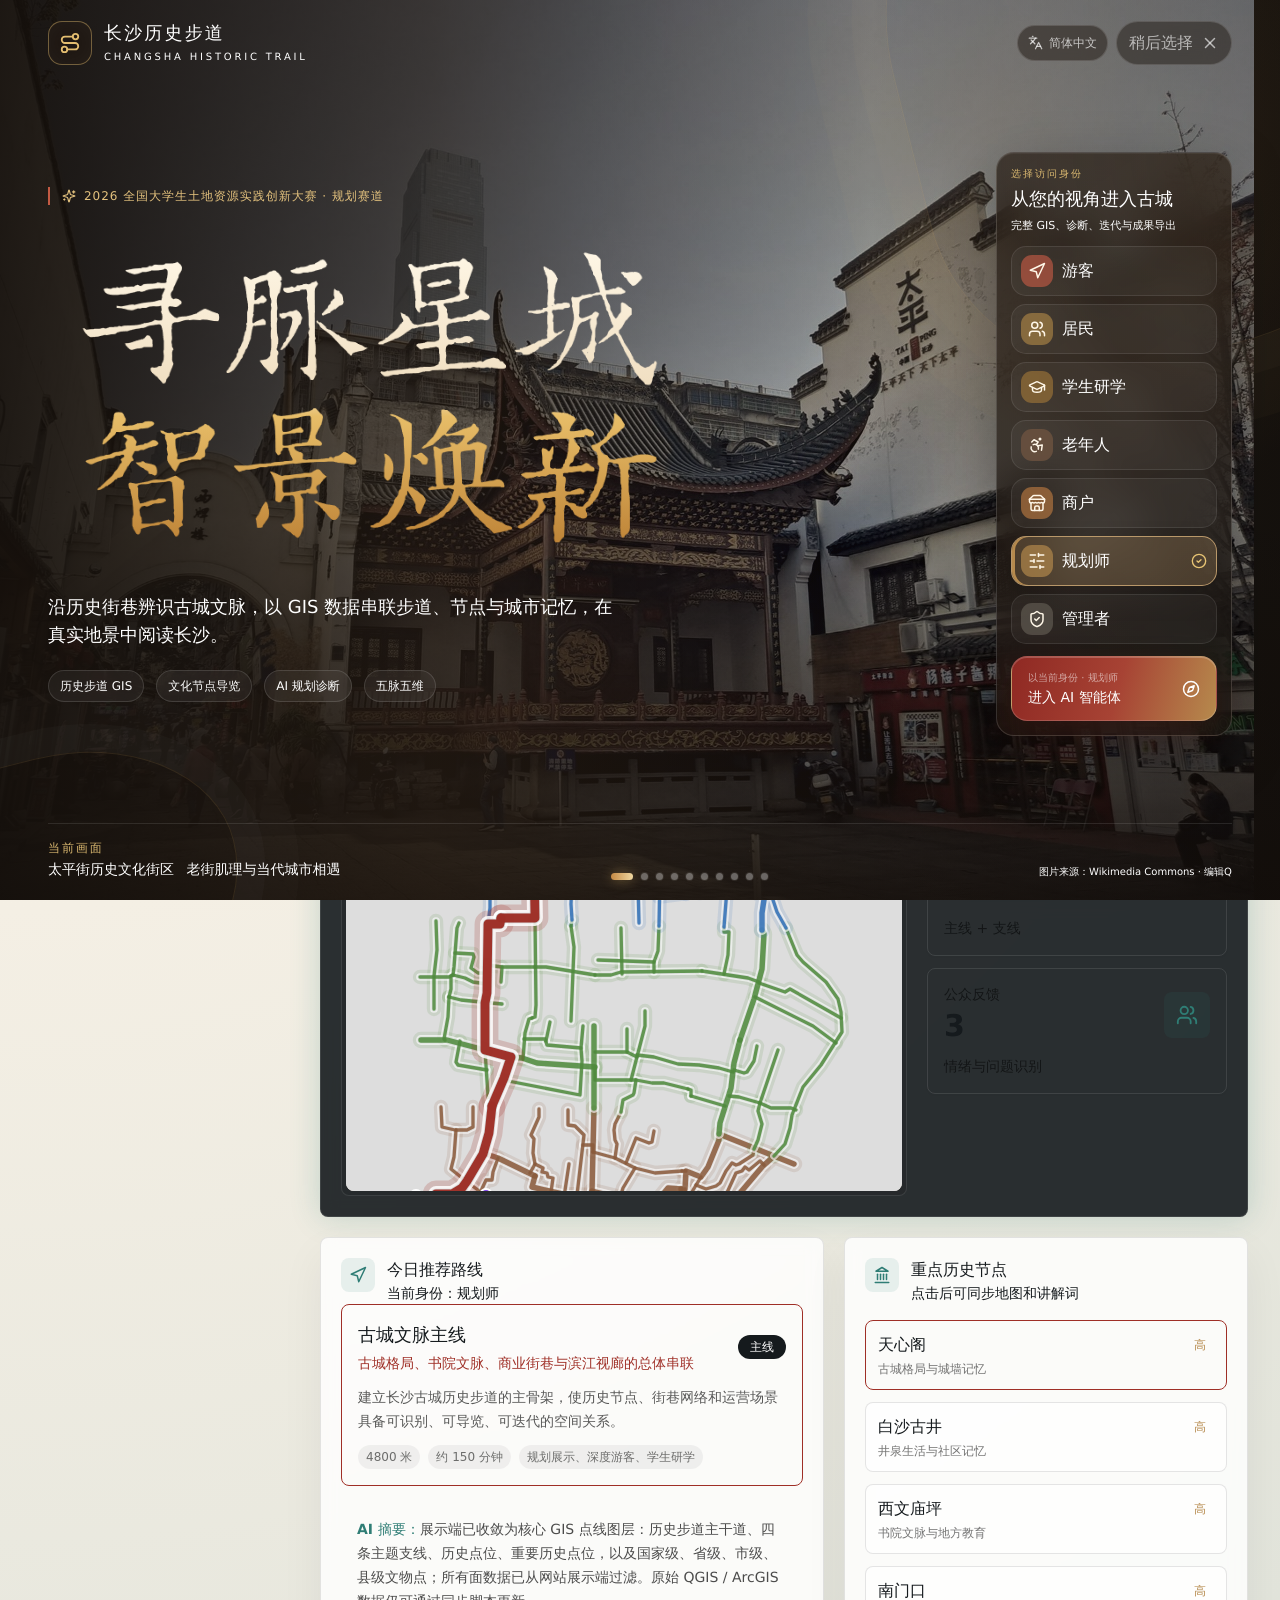
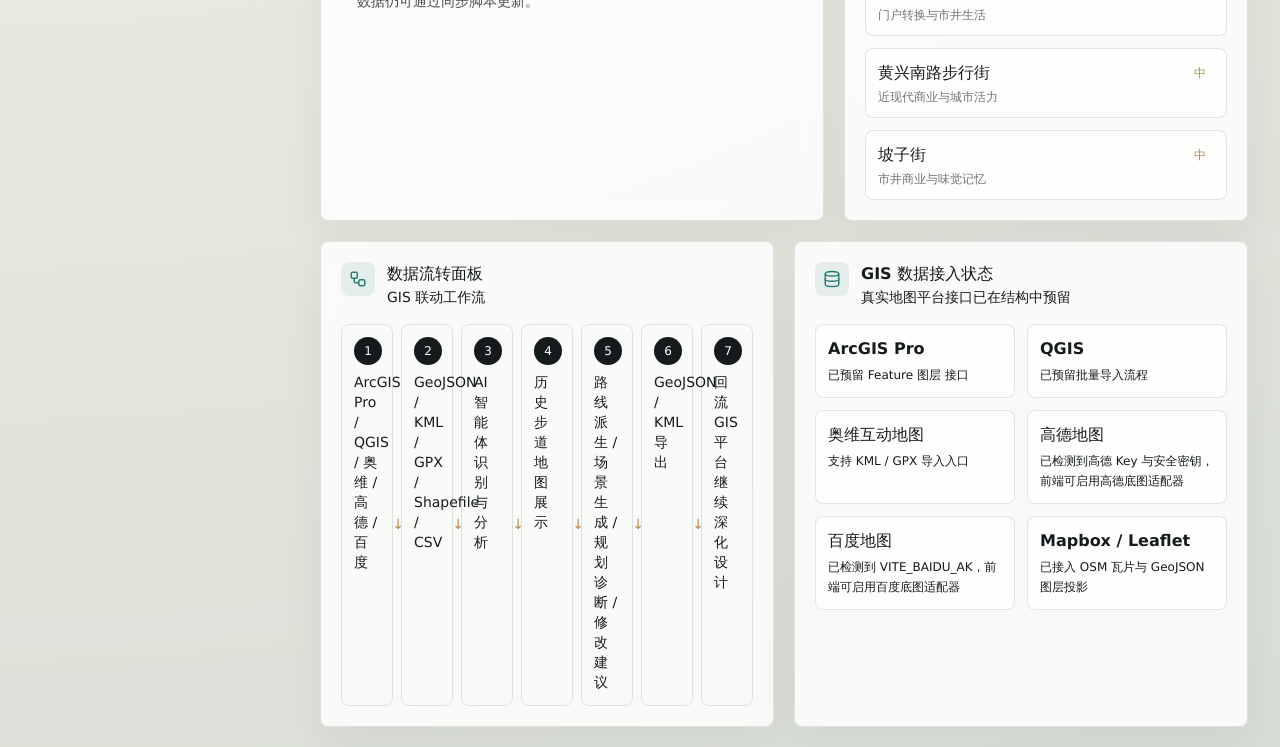
==== commit 3f3f2809: "Update map reliability and AI project knowledge" ====
--- a/index.html
+++ b/index.html
@@ -5,8 +5,8 @@
     <meta name="viewport" content="width=device-width, initial-scale=1.0" />
     <meta name="description" content="长沙市历史步道规划 AI 智能体原型系统" />
     <title>长沙市历史步道规划 AI 智能体</title>
-    <script type="module" crossorigin src="./assets/index-BLoJZTfl.js"></script>
-    <link rel="stylesheet" crossorigin href="./assets/index-BFbbuN8R.css">
+    <script type="module" crossorigin src="./assets/index-l27V6rf0.js"></script>
+    <link rel="stylesheet" crossorigin href="./assets/index-BTqcs1Is.css">
   </head>
   <body>
     <div id="root"></div>
--- a/assets/index-BTqcs1Is.css
+++ b/assets/index-BTqcs1Is.css
@@ -0,0 +1 @@
+.leaflet-pane,.leaflet-tile,.leaflet-marker-icon,.leaflet-marker-shadow,.leaflet-tile-container,.leaflet-pane>svg,.leaflet-pane>canvas,.leaflet-zoom-box,.leaflet-image-layer,.leaflet-layer{position:absolute;left:0;top:0}.leaflet-container{overflow:hidden}.leaflet-tile,.leaflet-marker-icon,.leaflet-marker-shadow{-webkit-user-select:none;-moz-user-select:none;user-select:none;-webkit-user-drag:none}.leaflet-tile::-moz-selection{background:transparent}.leaflet-tile::selection{background:transparent}.leaflet-safari .leaflet-tile{image-rendering:-webkit-optimize-contrast}.leaflet-safari .leaflet-tile-container{width:1600px;height:1600px;-webkit-transform-origin:0 0}.leaflet-marker-icon,.leaflet-marker-shadow{display:block}.leaflet-container .leaflet-overlay-pane svg{max-width:none!important;max-height:none!important}.leaflet-container .leaflet-marker-pane img,.leaflet-container .leaflet-shadow-pane img,.leaflet-container .leaflet-tile-pane img,.leaflet-container img.leaflet-image-layer,.leaflet-container .leaflet-tile{max-width:none!important;max-height:none!important;width:auto;padding:0}.leaflet-container img.leaflet-tile{mix-blend-mode:plus-lighter}.leaflet-container.leaflet-touch-zoom{touch-action:pan-x pan-y}.leaflet-container.leaflet-touch-drag{touch-action:none;touch-action:pinch-zoom}.leaflet-container.leaflet-touch-drag.leaflet-touch-zoom{touch-action:none}.leaflet-container{-webkit-tap-highlight-color:transparent}.leaflet-container a{-webkit-tap-highlight-color:rgba(51,181,229,.4)}.leaflet-tile{filter:inherit;visibility:hidden}.leaflet-tile-loaded{visibility:inherit}.leaflet-zoom-box{width:0;height:0;box-sizing:border-box;z-index:800}.leaflet-overlay-pane svg{-moz-user-select:none}.leaflet-pane{z-index:400}.leaflet-tile-pane{z-index:200}.leaflet-overlay-pane{z-index:400}.leaflet-shadow-pane{z-index:500}.leaflet-marker-pane{z-index:600}.leaflet-tooltip-pane{z-index:650}.leaflet-popup-pane{z-index:700}.leaflet-map-pane canvas{z-index:100}.leaflet-map-pane svg{z-index:200}.leaflet-vml-shape{width:1px;height:1px}.lvml{behavior:url(#default#VML);display:inline-block;position:absolute}.leaflet-control{position:relative;z-index:800;pointer-events:visiblePainted;pointer-events:auto}.leaflet-top,.leaflet-bottom{position:absolute;z-index:1000;pointer-events:none}.leaflet-top{top:0}.leaflet-right{right:0}.leaflet-bottom{bottom:0}.leaflet-left{left:0}.leaflet-control{float:left;clear:both}.leaflet-right .leaflet-control{float:right}.leaflet-top .leaflet-control{margin-top:10px}.leaflet-bottom .leaflet-control{margin-bottom:10px}.leaflet-left .leaflet-control{margin-left:10px}.leaflet-right .leaflet-control{margin-right:10px}.leaflet-fade-anim .leaflet-popup{opacity:0;transition:opacity .2s linear}.leaflet-fade-anim .leaflet-map-pane .leaflet-popup{opacity:1}.leaflet-zoom-animated{transform-origin:0 0}svg.leaflet-zoom-animated{will-change:transform}.leaflet-zoom-anim .leaflet-zoom-animated{transition:transform .25s cubic-bezier(0,0,.25,1)}.leaflet-zoom-anim .leaflet-tile,.leaflet-pan-anim .leaflet-tile{transition:none}.leaflet-zoom-anim .leaflet-zoom-hide{visibility:hidden}.leaflet-interactive{cursor:pointer}.leaflet-grab{cursor:grab}.leaflet-crosshair,.leaflet-crosshair .leaflet-interactive{cursor:crosshair}.leaflet-popup-pane,.leaflet-control{cursor:auto}.leaflet-dragging .leaflet-grab,.leaflet-dragging .leaflet-grab .leaflet-interactive,.leaflet-dragging .leaflet-marker-draggable{cursor:move;cursor:grabbing}.leaflet-marker-icon,.leaflet-marker-shadow,.leaflet-image-layer,.leaflet-pane>svg path,.leaflet-tile-container{pointer-events:none}.leaflet-marker-icon.leaflet-interactive,.leaflet-image-layer.leaflet-interactive,.leaflet-pane>svg path.leaflet-interactive,svg.leaflet-image-layer.leaflet-interactive path{pointer-events:visiblePainted;pointer-events:auto}.leaflet-container{background:#ddd;outline-offset:1px}.leaflet-container a{color:#0078a8}.leaflet-zoom-box{border:2px dotted #38f;background:#ffffff80}.leaflet-container{font-family:Helvetica Neue,Arial,Helvetica,sans-serif;font-size:12px;font-size:.75rem;line-height:1.5}.leaflet-bar{box-shadow:0 1px 5px #000000a6;border-radius:4px}.leaflet-bar a{background-color:#fff;border-bottom:1px solid #ccc;width:26px;height:26px;line-height:26px;display:block;text-align:center;text-decoration:none;color:#000}.leaflet-bar a,.leaflet-control-layers-toggle{background-position:50% 50%;background-repeat:no-repeat;display:block}.leaflet-bar a:hover,.leaflet-bar a:focus{background-color:#f4f4f4}.leaflet-bar a:first-child{border-top-left-radius:4px;border-top-right-radius:4px}.leaflet-bar a:last-child{border-bottom-left-radius:4px;border-bottom-right-radius:4px;border-bottom:none}.leaflet-bar a.leaflet-disabled{cursor:default;background-color:#f4f4f4;color:#bbb}.leaflet-touch .leaflet-bar a{width:30px;height:30px;line-height:30px}.leaflet-touch .leaflet-bar a:first-child{border-top-left-radius:2px;border-top-right-radius:2px}.leaflet-touch .leaflet-bar a:last-child{border-bottom-left-radius:2px;border-bottom-right-radius:2px}.leaflet-control-zoom-in,.leaflet-control-zoom-out{font:700 18px Lucida Console,Monaco,monospace;text-indent:1px}.leaflet-touch .leaflet-control-zoom-in,.leaflet-touch .leaflet-control-zoom-out{font-size:22px}.leaflet-control-layers{box-shadow:0 1px 5px #0006;background:#fff;border-radius:5px}.leaflet-control-layers-toggle{background-image:url([data-uri]);width:36px;height:36px}.leaflet-retina .leaflet-control-layers-toggle{background-image:url([data-uri]);background-size:26px 26px}.leaflet-touch .leaflet-control-layers-toggle{width:44px;height:44px}.leaflet-control-layers .leaflet-control-layers-list,.leaflet-control-layers-expanded .leaflet-control-layers-toggle{display:none}.leaflet-control-layers-expanded .leaflet-control-layers-list{display:block;position:relative}.leaflet-control-layers-expanded{padding:6px 10px 6px 6px;color:#333;background:#fff}.leaflet-control-layers-scrollbar{overflow-y:scroll;overflow-x:hidden;padding-right:5px}.leaflet-control-layers-selector{margin-top:2px;position:relative;top:1px}.leaflet-control-layers label{display:block;font-size:13px;font-size:1.08333em}.leaflet-control-layers-separator{height:0;border-top:1px solid #ddd;margin:5px -10px 5px -6px}.leaflet-default-icon-path{background-image:url([data-uri])}.leaflet-container .leaflet-control-attribution{background:#fff;background:#fffc;margin:0}.leaflet-control-attribution,.leaflet-control-scale-line{padding:0 5px;color:#333;line-height:1.4}.leaflet-control-attribution a{text-decoration:none}.leaflet-control-attribution a:hover,.leaflet-control-attribution a:focus{text-decoration:underline}.leaflet-attribution-flag{display:inline!important;vertical-align:baseline!important;width:1em;height:.6669em}.leaflet-left .leaflet-control-scale{margin-left:5px}.leaflet-bottom .leaflet-control-scale{margin-bottom:5px}.leaflet-control-scale-line{border:2px solid #777;border-top:none;line-height:1.1;padding:2px 5px 1px;white-space:nowrap;box-sizing:border-box;background:#fffc;text-shadow:1px 1px #fff}.leaflet-control-scale-line:not(:first-child){border-top:2px solid #777;border-bottom:none;margin-top:-2px}.leaflet-control-scale-line:not(:first-child):not(:last-child){border-bottom:2px solid #777}.leaflet-touch .leaflet-control-attribution,.leaflet-touch .leaflet-control-layers,.leaflet-touch .leaflet-bar{box-shadow:none}.leaflet-touch .leaflet-control-layers,.leaflet-touch .leaflet-bar{border:2px solid rgba(0,0,0,.2);background-clip:padding-box}.leaflet-popup{position:absolute;text-align:center;margin-bottom:20px}.leaflet-popup-content-wrapper{padding:1px;text-align:left;border-radius:12px}.leaflet-popup-content{margin:13px 24px 13px 20px;line-height:1.3;font-size:13px;font-size:1.08333em;min-height:1px}.leaflet-popup-content p{margin:1.3em 0}.leaflet-popup-tip-container{width:40px;height:20px;position:absolute;left:50%;margin-top:-1px;margin-left:-20px;overflow:hidden;pointer-events:none}.leaflet-popup-tip{width:17px;height:17px;padding:1px;margin:-10px auto 0;pointer-events:auto;transform:rotate(45deg)}.leaflet-popup-content-wrapper,.leaflet-popup-tip{background:#fff;color:#333;box-shadow:0 3px 14px #0006}.leaflet-container a.leaflet-popup-close-button{position:absolute;top:0;right:0;border:none;text-align:center;width:24px;height:24px;font:16px/24px Tahoma,Verdana,sans-serif;color:#757575;text-decoration:none;background:transparent}.leaflet-container a.leaflet-popup-close-button:hover,.leaflet-container a.leaflet-popup-close-button:focus{color:#585858}.leaflet-popup-scrolled{overflow:auto}.leaflet-oldie .leaflet-popup-content-wrapper{-ms-zoom:1}.leaflet-oldie .leaflet-popup-tip{width:24px;margin:0 auto;-ms-filter:"progid:DXImageTransform.Microsoft.Matrix(M11=0.70710678, M12=0.70710678, M21=-0.70710678, M22=0.70710678)";filter:progid:DXImageTransform.Microsoft.Matrix(M11=.70710678,M12=.70710678,M21=-.70710678,M22=.70710678)}.leaflet-oldie .leaflet-control-zoom,.leaflet-oldie .leaflet-control-layers,.leaflet-oldie .leaflet-popup-content-wrapper,.leaflet-oldie .leaflet-popup-tip{border:1px solid #999}.leaflet-div-icon{background:#fff;border:1px solid #666}.leaflet-tooltip{position:absolute;padding:6px;background-color:#fff;border:1px solid #fff;border-radius:3px;color:#222;white-space:nowrap;-webkit-user-select:none;-moz-user-select:none;user-select:none;pointer-events:none;box-shadow:0 1px 3px #0006}.leaflet-tooltip.leaflet-interactive{cursor:pointer;pointer-events:auto}.leaflet-tooltip-top:before,.leaflet-tooltip-bottom:before,.leaflet-tooltip-left:before,.leaflet-tooltip-right:before{position:absolute;pointer-events:none;border:6px solid transparent;background:transparent;content:""}.leaflet-tooltip-bottom{margin-top:6px}.leaflet-tooltip-top{margin-top:-6px}.leaflet-tooltip-bottom:before,.leaflet-tooltip-top:before{left:50%;margin-left:-6px}.leaflet-tooltip-top:before{bottom:0;margin-bottom:-12px;border-top-color:#fff}.leaflet-tooltip-bottom:before{top:0;margin-top:-12px;margin-left:-6px;border-bottom-color:#fff}.leaflet-tooltip-left{margin-left:-6px}.leaflet-tooltip-right{margin-left:6px}.leaflet-tooltip-left:before,.leaflet-tooltip-right:before{top:50%;margin-top:-6px}.leaflet-tooltip-left:before{right:0;margin-right:-12px;border-left-color:#fff}.leaflet-tooltip-right:before{left:0;margin-left:-12px;border-right-color:#fff}@media print{.leaflet-control{-webkit-print-color-adjust:exact;print-color-adjust:exact}}*,:before,:after{--tw-border-spacing-x: 0;--tw-border-spacing-y: 0;--tw-translate-x: 0;--tw-translate-y: 0;--tw-rotate: 0;--tw-skew-x: 0;--tw-skew-y: 0;--tw-scale-x: 1;--tw-scale-y: 1;--tw-pan-x: ;--tw-pan-y: ;--tw-pinch-zoom: ;--tw-scroll-snap-strictness: proximity;--tw-gradient-from-position: ;--tw-gradient-via-position: ;--tw-gradient-to-position: ;--tw-ordinal: ;--tw-slashed-zero: ;--tw-numeric-figure: ;--tw-numeric-spacing: ;--tw-numeric-fraction: ;--tw-ring-inset: ;--tw-ring-offset-width: 0px;--tw-ring-offset-color: #fff;--tw-ring-color: rgb(59 130 246 / .5);--tw-ring-offset-shadow: 0 0 #0000;--tw-ring-shadow: 0 0 #0000;--tw-shadow: 0 0 #0000;--tw-shadow-colored: 0 0 #0000;--tw-blur: ;--tw-brightness: ;--tw-contrast: ;--tw-grayscale: ;--tw-hue-rotate: ;--tw-invert: ;--tw-saturate: ;--tw-sepia: ;--tw-drop-shadow: ;--tw-backdrop-blur: ;--tw-backdrop-brightness: ;--tw-backdrop-contrast: ;--tw-backdrop-grayscale: ;--tw-backdrop-hue-rotate: ;--tw-backdrop-invert: ;--tw-backdrop-opacity: ;--tw-backdrop-saturate: ;--tw-backdrop-sepia: ;--tw-contain-size: ;--tw-contain-layout: ;--tw-contain-paint: ;--tw-contain-style: }::backdrop{--tw-border-spacing-x: 0;--tw-border-spacing-y: 0;--tw-translate-x: 0;--tw-translate-y: 0;--tw-rotate: 0;--tw-skew-x: 0;--tw-skew-y: 0;--tw-scale-x: 1;--tw-scale-y: 1;--tw-pan-x: ;--tw-pan-y: ;--tw-pinch-zoom: ;--tw-scroll-snap-strictness: proximity;--tw-gradient-from-position: ;--tw-gradient-via-position: ;--tw-gradient-to-position: ;--tw-ordinal: ;--tw-slashed-zero: ;--tw-numeric-figure: ;--tw-numeric-spacing: ;--tw-numeric-fraction: ;--tw-ring-inset: ;--tw-ring-offset-width: 0px;--tw-ring-offset-color: #fff;--tw-ring-color: rgb(59 130 246 / .5);--tw-ring-offset-shadow: 0 0 #0000;--tw-ring-shadow: 0 0 #0000;--tw-shadow: 0 0 #0000;--tw-shadow-colored: 0 0 #0000;--tw-blur: ;--tw-brightness: ;--tw-contrast: ;--tw-grayscale: ;--tw-hue-rotate: ;--tw-invert: ;--tw-saturate: ;--tw-sepia: ;--tw-drop-shadow: ;--tw-backdrop-blur: ;--tw-backdrop-brightness: ;--tw-backdrop-contrast: ;--tw-backdrop-grayscale: ;--tw-backdrop-hue-rotate: ;--tw-backdrop-invert: ;--tw-backdrop-opacity: ;--tw-backdrop-saturate: ;--tw-backdrop-sepia: ;--tw-contain-size: ;--tw-contain-layout: ;--tw-contain-paint: ;--tw-contain-style: }*,:before,:after{box-sizing:border-box;border-width:0;border-style:solid;border-color:#e5e7eb}:before,:after{--tw-content: ""}html,:host{line-height:1.5;-webkit-text-size-adjust:100%;-moz-tab-size:4;-o-tab-size:4;tab-size:4;font-family:Inter,PingFang SC,Microsoft YaHei,system-ui,sans-serif;font-feature-settings:normal;font-variation-settings:normal;-webkit-tap-highlight-color:transparent}body{margin:0;line-height:inherit}hr{height:0;color:inherit;border-top-width:1px}abbr:where([title]){-webkit-text-decoration:underline dotted;text-decoration:underline dotted}h1,h2,h3,h4,h5,h6{font-size:inherit;font-weight:inherit}a{color:inherit;text-decoration:inherit}b,strong{font-weight:bolder}code,kbd,samp,pre{font-family:ui-monospace,SFMono-Regular,Menlo,Monaco,Consolas,Liberation Mono,Courier New,monospace;font-feature-settings:normal;font-variation-settings:normal;font-size:1em}small{font-size:80%}sub,sup{font-size:75%;line-height:0;position:relative;vertical-align:baseline}sub{bottom:-.25em}sup{top:-.5em}table{text-indent:0;border-color:inherit;border-collapse:collapse}button,input,optgroup,select,textarea{font-family:inherit;font-feature-settings:inherit;font-variation-settings:inherit;font-size:100%;font-weight:inherit;line-height:inherit;letter-spacing:inherit;color:inherit;margin:0;padding:0}button,select{text-transform:none}button,input:where([type=button]),input:where([type=reset]),input:where([type=submit]){-webkit-appearance:button;background-color:transparent;background-image:none}:-moz-focusring{outline:auto}:-moz-ui-invalid{box-shadow:none}progress{vertical-align:baseline}::-webkit-inner-spin-button,::-webkit-outer-spin-button{height:auto}[type=search]{-webkit-appearance:textfield;outline-offset:-2px}::-webkit-search-decoration{-webkit-appearance:none}::-webkit-file-upload-button{-webkit-appearance:button;font:inherit}summary{display:list-item}blockquote,dl,dd,h1,h2,h3,h4,h5,h6,hr,figure,p,pre{margin:0}fieldset{margin:0;padding:0}legend{padding:0}ol,ul,menu{list-style:none;margin:0;padding:0}dialog{padding:0}textarea{resize:vertical}input::-moz-placeholder,textarea::-moz-placeholder{opacity:1;color:#9ca3af}input::placeholder,textarea::placeholder{opacity:1;color:#9ca3af}button,[role=button]{cursor:pointer}:disabled{cursor:default}img,svg,video,canvas,audio,iframe,embed,object{display:block;vertical-align:middle}img,video{max-width:100%;height:auto}[hidden]:where(:not([hidden=until-found])){display:none}.sr-only{position:absolute;width:1px;height:1px;padding:0;margin:-1px;overflow:hidden;clip:rect(0,0,0,0);white-space:nowrap;border-width:0}.pointer-events-none{pointer-events:none}.visible{visibility:visible}.static{position:static}.fixed{position:fixed}.absolute{position:absolute}.relative{position:relative}.sticky{position:sticky}.inset-0{top:0;right:0;bottom:0;left:0}.inset-x-2{left:.5rem;right:.5rem}.inset-x-4{left:1rem;right:1rem}.inset-y-0{top:0;bottom:0}.-right-3{right:-.75rem}.bottom-14{bottom:3.5rem}.bottom-2{bottom:.5rem}.left-0{left:0}.left-2{left:.5rem}.left-\[15\%\]{left:15%}.left-\[18\%\]{left:18%}.left-\[20\%\]{left:20%}.left-\[24\%\]{left:24%}.left-\[32\%\]{left:32%}.left-\[42\%\]{left:42%}.left-\[43\%\]{left:43%}.left-\[55\%\]{left:55%}.left-\[58\%\]{left:58%}.left-\[63\%\]{left:63%}.right-2{right:.5rem}.right-3{right:.75rem}.top-0{top:0}.top-1\/2{top:50%}.top-11{top:2.75rem}.top-16{top:4rem}.top-2{top:.5rem}.top-4{top:1rem}.top-\[22\%\]{top:22%}.top-\[25\%\]{top:25%}.top-\[28\%\]{top:28%}.top-\[36\%\]{top:36%}.top-\[42\%\]{top:42%}.top-\[45\%\]{top:45%}.top-\[48\%\]{top:48%}.top-\[50\%\]{top:50%}.top-\[52\%\]{top:52%}.top-\[56\%\]{top:56%}.top-\[61\%\]{top:61%}.top-\[68\%\]{top:68%}.z-0{z-index:0}.z-10{z-index:10}.z-20{z-index:20}.z-30{z-index:30}.z-40{z-index:40}.z-50{z-index:50}.mx-auto{margin-left:auto;margin-right:auto}.mb-1{margin-bottom:.25rem}.mb-2{margin-bottom:.5rem}.ml-1{margin-left:.25rem}.ml-2{margin-left:.5rem}.mr-2{margin-right:.5rem}.mt-0\.5{margin-top:.125rem}.mt-1{margin-top:.25rem}.mt-2{margin-top:.5rem}.mt-3{margin-top:.75rem}.mt-4{margin-top:1rem}.mt-5{margin-top:1.25rem}.mt-6{margin-top:1.5rem}.block{display:block}.flex{display:flex}.inline-flex{display:inline-flex}.table{display:table}.grid{display:grid}.hidden{display:none}.h-1\.5{height:.375rem}.h-10{height:2.5rem}.h-11{height:2.75rem}.h-12{height:3rem}.h-16{height:4rem}.h-2{height:.5rem}.h-2\.5{height:.625rem}.h-20{height:5rem}.h-24{height:6rem}.h-28{height:7rem}.h-3{height:.75rem}.h-36{height:9rem}.h-4{height:1rem}.h-56{height:14rem}.h-60{height:15rem}.h-7{height:1.75rem}.h-72{height:18rem}.h-8{height:2rem}.h-80{height:20rem}.h-\[320px\]{height:320px}.h-\[520px\]{height:520px}.h-\[680px\]{height:680px}.h-\[720px\]{height:720px}.h-\[760px\]{height:760px}.h-\[calc\(100vh-145px\)\]{height:calc(100vh - 145px)}.h-full{height:100%}.max-h-52{max-height:13rem}.max-h-\[440px\]{max-height:440px}.max-h-\[520px\]{max-height:520px}.max-h-\[700px\]{max-height:700px}.min-h-12{min-height:3rem}.min-h-20{min-height:5rem}.min-h-32{min-height:8rem}.min-h-\[620px\]{min-height:620px}.min-h-\[680px\]{min-height:680px}.min-h-full{min-height:100%}.min-h-screen{min-height:100vh}.w-10{width:2.5rem}.w-11{width:2.75rem}.w-12{width:3rem}.w-2{width:.5rem}.w-2\.5{width:.625rem}.w-20{width:5rem}.w-24{width:6rem}.w-28{width:7rem}.w-3{width:.75rem}.w-4{width:1rem}.w-7{width:1.75rem}.w-72{width:18rem}.w-8{width:2rem}.w-\[62\%\]{width:62%}.w-\[72\%\]{width:72%}.w-full{width:100%}.min-w-0{min-width:0px}.min-w-\[840px\]{min-width:840px}.max-w-3xl{max-width:48rem}.max-w-\[110px\]{max-width:110px}.max-w-\[1680px\]{max-width:1680px}.max-w-\[190px\]{max-width:190px}.max-w-\[340px\]{max-width:340px}.max-w-\[82\%\]{max-width:82%}.max-w-xl{max-width:36rem}.flex-1{flex:1 1 0%}.shrink-0{flex-shrink:0}.grow{flex-grow:1}.border-collapse{border-collapse:collapse}.-translate-x-1\/2{--tw-translate-x: -50%;transform:translate(var(--tw-translate-x),var(--tw-translate-y)) rotate(var(--tw-rotate)) skew(var(--tw-skew-x)) skewY(var(--tw-skew-y)) scaleX(var(--tw-scale-x)) scaleY(var(--tw-scale-y))}.-translate-y-1\/2{--tw-translate-y: -50%;transform:translate(var(--tw-translate-x),var(--tw-translate-y)) rotate(var(--tw-rotate)) skew(var(--tw-skew-x)) skewY(var(--tw-skew-y)) scaleX(var(--tw-scale-x)) scaleY(var(--tw-scale-y))}.-rotate-12{--tw-rotate: -12deg;transform:translate(var(--tw-translate-x),var(--tw-translate-y)) rotate(var(--tw-rotate)) skew(var(--tw-skew-x)) skewY(var(--tw-skew-y)) scaleX(var(--tw-scale-x)) scaleY(var(--tw-scale-y))}.rotate-6{--tw-rotate: 6deg;transform:translate(var(--tw-translate-x),var(--tw-translate-y)) rotate(var(--tw-rotate)) skew(var(--tw-skew-x)) skewY(var(--tw-skew-y)) scaleX(var(--tw-scale-x)) scaleY(var(--tw-scale-y))}.transform{transform:translate(var(--tw-translate-x),var(--tw-translate-y)) rotate(var(--tw-rotate)) skew(var(--tw-skew-x)) skewY(var(--tw-skew-y)) scaleX(var(--tw-scale-x)) scaleY(var(--tw-scale-y))}@keyframes spin{to{transform:rotate(360deg)}}.animate-spin{animation:spin 1s linear infinite}.cursor-crosshair{cursor:crosshair}.cursor-grab{cursor:grab}.cursor-grabbing{cursor:grabbing}.cursor-pointer{cursor:pointer}.select-none{-webkit-user-select:none;-moz-user-select:none;user-select:none}.resize{resize:both}.grid-cols-2{grid-template-columns:repeat(2,minmax(0,1fr))}.grid-cols-4{grid-template-columns:repeat(4,minmax(0,1fr))}.grid-rows-4{grid-template-rows:repeat(4,minmax(0,1fr))}.flex-col{flex-direction:column}.flex-wrap{flex-wrap:wrap}.content-start{align-content:flex-start}.items-start{align-items:flex-start}.items-center{align-items:center}.justify-start{justify-content:flex-start}.justify-end{justify-content:flex-end}.justify-center{justify-content:center}.justify-between{justify-content:space-between}.gap-0{gap:0px}.gap-1\.5{gap:.375rem}.gap-2{gap:.5rem}.gap-3{gap:.75rem}.gap-4{gap:1rem}.gap-5{gap:1.25rem}.space-y-2>:not([hidden])~:not([hidden]){--tw-space-y-reverse: 0;margin-top:calc(.5rem * calc(1 - var(--tw-space-y-reverse)));margin-bottom:calc(.5rem * var(--tw-space-y-reverse))}.space-y-3>:not([hidden])~:not([hidden]){--tw-space-y-reverse: 0;margin-top:calc(.75rem * calc(1 - var(--tw-space-y-reverse)));margin-bottom:calc(.75rem * var(--tw-space-y-reverse))}.space-y-4>:not([hidden])~:not([hidden]){--tw-space-y-reverse: 0;margin-top:calc(1rem * calc(1 - var(--tw-space-y-reverse)));margin-bottom:calc(1rem * var(--tw-space-y-reverse))}.space-y-5>:not([hidden])~:not([hidden]){--tw-space-y-reverse: 0;margin-top:calc(1.25rem * calc(1 - var(--tw-space-y-reverse)));margin-bottom:calc(1.25rem * var(--tw-space-y-reverse))}.overflow-auto{overflow:auto}.overflow-hidden{overflow:hidden}.overflow-x-auto{overflow-x:auto}.overflow-y-auto{overflow-y:auto}.overflow-x-hidden{overflow-x:hidden}.truncate{overflow:hidden;text-overflow:ellipsis;white-space:nowrap}.whitespace-nowrap{white-space:nowrap}.whitespace-pre-wrap{white-space:pre-wrap}.rounded{border-radius:.25rem}.rounded-full{border-radius:9999px}.rounded-lg{border-radius:.5rem}.rounded-md{border-radius:.375rem}.border{border-width:1px}.border-b{border-bottom-width:1px}.border-l{border-left-width:1px}.border-r{border-right-width:1px}.border-t{border-top-width:1px}.border-dashed{border-style:dashed}.border-black\/10{border-color:#0000001a}.border-bronze\/25{border-color:#b68a4d40}.border-bronze\/30{border-color:#b68a4d4d}.border-bronze\/\[0\.15\]{border-color:#b68a4d26}.border-cinnabar{--tw-border-opacity: 1;border-color:rgb(159 47 39 / var(--tw-border-opacity, 1))}.border-cinnabar\/25{border-color:#9f2f2740}.border-cinnabar\/35{border-color:#9f2f2759}.border-cinnabar\/40{border-color:#9f2f2766}.border-cinnabar\/\[0\.12\]{border-color:#9f2f271f}.border-lake{--tw-border-opacity: 1;border-color:rgb(47 125 117 / var(--tw-border-opacity, 1))}.border-lake\/15{border-color:#2f7d7526}.border-lake\/20{border-color:#2f7d7533}.border-lake\/30{border-color:#2f7d754d}.border-lake\/35{border-color:#2f7d7559}.border-lake\/40{border-color:#2f7d7566}.border-lake\/50{border-color:#2f7d7580}.border-lake\/\[0\.16\]{border-color:#2f7d7529}.border-lake\/\[0\.18\]{border-color:#2f7d752e}.border-white\/10{border-color:#ffffff1a}.border-white\/30{border-color:#ffffff4d}.bg-\[\#1f2d2b\]{--tw-bg-opacity: 1;background-color:rgb(31 45 43 / var(--tw-bg-opacity, 1))}.bg-\[\#24302d\]{--tw-bg-opacity: 1;background-color:rgb(36 48 45 / var(--tw-bg-opacity, 1))}.bg-\[\#efe8db\]{--tw-bg-opacity: 1;background-color:rgb(239 232 219 / var(--tw-bg-opacity, 1))}.bg-black\/10{background-color:#0000001a}.bg-black\/5{background-color:#0000000d}.bg-black\/70{background-color:#000000b3}.bg-bronze{--tw-bg-opacity: 1;background-color:rgb(182 138 77 / var(--tw-bg-opacity, 1))}.bg-bronze\/10{background-color:#b68a4d1a}.bg-bronze\/15{background-color:#b68a4d26}.bg-bronze\/20{background-color:#b68a4d33}.bg-bronze\/70{background-color:#b68a4db3}.bg-bronze\/\[0\.08\]{background-color:#b68a4d14}.bg-cinnabar{--tw-bg-opacity: 1;background-color:rgb(159 47 39 / var(--tw-bg-opacity, 1))}.bg-cinnabar\/10{background-color:#9f2f271a}.bg-cinnabar\/\[0\.07\]{background-color:#9f2f2712}.bg-ink{--tw-bg-opacity: 1;background-color:rgb(21 26 29 / var(--tw-bg-opacity, 1))}.bg-ink\/5{background-color:#151a1d0d}.bg-ink\/70{background-color:#151a1db3}.bg-lake{--tw-bg-opacity: 1;background-color:rgb(47 125 117 / var(--tw-bg-opacity, 1))}.bg-lake\/10{background-color:#2f7d751a}.bg-lake\/65{background-color:#2f7d75a6}.bg-lake\/\[0\.07\]{background-color:#2f7d7512}.bg-lake\/\[0\.08\]{background-color:#2f7d7514}.bg-transparent{background-color:transparent}.bg-white{--tw-bg-opacity: 1;background-color:rgb(255 255 255 / var(--tw-bg-opacity, 1))}.bg-white\/10{background-color:#ffffff1a}.bg-white\/25{background-color:#ffffff40}.bg-white\/60{background-color:#fff9}.bg-white\/70{background-color:#ffffffb3}.bg-white\/75{background-color:#ffffffbf}.bg-white\/80{background-color:#fffc}.bg-\[radial-gradient\(circle_at_top_left\,\#fff8e8_0\,\#f4efe4_34\%\,\#d8ded6_100\%\)\]{background-image:radial-gradient(circle at top left,#fff8e8 0,#f4efe4 34%,#d8ded6)}.fill-cinnabar{fill:#9f2f27}.fill-ink{fill:#151a1d}.fill-lake{fill:#2f7d75}.object-cover{-o-object-fit:cover;object-fit:cover}.p-1{padding:.25rem}.p-1\.5{padding:.375rem}.p-2{padding:.5rem}.p-3{padding:.75rem}.p-4{padding:1rem}.p-5{padding:1.25rem}.p-6{padding:1.5rem}.p-8{padding:2rem}.px-2{padding-left:.5rem;padding-right:.5rem}.px-2\.5{padding-left:.625rem;padding-right:.625rem}.px-3{padding-left:.75rem;padding-right:.75rem}.px-4{padding-left:1rem;padding-right:1rem}.px-5{padding-left:1.25rem;padding-right:1.25rem}.py-1{padding-top:.25rem;padding-bottom:.25rem}.py-1\.5{padding-top:.375rem;padding-bottom:.375rem}.py-2{padding-top:.5rem;padding-bottom:.5rem}.py-2\.5{padding-top:.625rem;padding-bottom:.625rem}.py-3{padding-top:.75rem;padding-bottom:.75rem}.py-4{padding-top:1rem;padding-bottom:1rem}.py-5{padding-top:1.25rem;padding-bottom:1.25rem}.pb-1{padding-bottom:.25rem}.pr-1{padding-right:.25rem}.pr-6{padding-right:1.5rem}.pt-1\.5{padding-top:.375rem}.pt-4{padding-top:1rem}.text-left{text-align:left}.text-center{text-align:center}.text-right{text-align:right}.align-top{vertical-align:top}.text-2xl{font-size:1.5rem;line-height:2rem}.text-3xl{font-size:1.875rem;line-height:2.25rem}.text-4xl{font-size:2.25rem;line-height:2.5rem}.text-\[10px\]{font-size:10px}.text-\[11px\]{font-size:11px}.text-\[13px\]{font-size:13px}.text-\[18px\]{font-size:18px}.text-\[7px\]{font-size:7px}.text-\[8px\]{font-size:8px}.text-\[9px\]{font-size:9px}.text-base{font-size:1rem;line-height:1.5rem}.text-lg{font-size:1.125rem;line-height:1.75rem}.text-sm{font-size:.875rem;line-height:1.25rem}.text-xl{font-size:1.25rem;line-height:1.75rem}.text-xs{font-size:.75rem;line-height:1rem}.font-medium{font-weight:500}.font-normal{font-weight:400}.font-semibold{font-weight:600}.leading-3{line-height:.75rem}.leading-4{line-height:1rem}.leading-5{line-height:1.25rem}.leading-6{line-height:1.5rem}.leading-7{line-height:1.75rem}.leading-8{line-height:2rem}.leading-9{line-height:2.25rem}.leading-tight{line-height:1.25}.tracking-\[0\.12em\]{letter-spacing:.12em}.tracking-\[0\.16em\]{letter-spacing:.16em}.tracking-\[0\.28em\]{letter-spacing:.28em}.tracking-\[0\.2em\]{letter-spacing:.2em}.tracking-wide{letter-spacing:.025em}.text-\[\#d9b76f\]{--tw-text-opacity: 1;color:rgb(217 183 111 / var(--tw-text-opacity, 1))}.text-\[\#e7c474\]{--tw-text-opacity: 1;color:rgb(231 196 116 / var(--tw-text-opacity, 1))}.text-black\/45{color:#00000073}.text-black\/50{color:#00000080}.text-black\/55{color:#0000008c}.text-black\/60{color:#0009}.text-black\/65{color:#000000a6}.text-black\/70{color:#000000b3}.text-bronze{--tw-text-opacity: 1;color:rgb(182 138 77 / var(--tw-text-opacity, 1))}.text-cinnabar{--tw-text-opacity: 1;color:rgb(159 47 39 / var(--tw-text-opacity, 1))}.text-ink{--tw-text-opacity: 1;color:rgb(21 26 29 / var(--tw-text-opacity, 1))}.text-lake{--tw-text-opacity: 1;color:rgb(47 125 117 / var(--tw-text-opacity, 1))}.text-white{--tw-text-opacity: 1;color:rgb(255 255 255 / var(--tw-text-opacity, 1))}.text-white\/55{color:#ffffff8c}.text-white\/60{color:#fff9}.text-white\/70{color:#ffffffb3}.text-white\/80{color:#fffc}.accent-cinnabar{accent-color:#9f2f27}.opacity-0{opacity:0}.opacity-100{opacity:1}.opacity-20{opacity:.2}.opacity-35{opacity:.35}.opacity-70{opacity:.7}.opacity-75{opacity:.75}.opacity-80{opacity:.8}.shadow{--tw-shadow: 0 1px 3px 0 rgb(0 0 0 / .1), 0 1px 2px -1px rgb(0 0 0 / .1);--tw-shadow-colored: 0 1px 3px 0 var(--tw-shadow-color), 0 1px 2px -1px var(--tw-shadow-color);box-shadow:var(--tw-ring-offset-shadow, 0 0 #0000),var(--tw-ring-shadow, 0 0 #0000),var(--tw-shadow)}.shadow-glow{--tw-shadow: 0 0 30px rgba(47, 125, 117, .24);--tw-shadow-colored: 0 0 30px var(--tw-shadow-color);box-shadow:var(--tw-ring-offset-shadow, 0 0 #0000),var(--tw-ring-shadow, 0 0 #0000),var(--tw-shadow)}.shadow-lg{--tw-shadow: 0 10px 15px -3px rgb(0 0 0 / .1), 0 4px 6px -4px rgb(0 0 0 / .1);--tw-shadow-colored: 0 10px 15px -3px var(--tw-shadow-color), 0 4px 6px -4px var(--tw-shadow-color);box-shadow:var(--tw-ring-offset-shadow, 0 0 #0000),var(--tw-ring-shadow, 0 0 #0000),var(--tw-shadow)}.shadow-sm{--tw-shadow: 0 1px 2px 0 rgb(0 0 0 / .05);--tw-shadow-colored: 0 1px 2px 0 var(--tw-shadow-color);box-shadow:var(--tw-ring-offset-shadow, 0 0 #0000),var(--tw-ring-shadow, 0 0 #0000),var(--tw-shadow)}.outline-none{outline:2px solid transparent;outline-offset:2px}.blur{--tw-blur: blur(8px);filter:var(--tw-blur) var(--tw-brightness) var(--tw-contrast) var(--tw-grayscale) var(--tw-hue-rotate) var(--tw-invert) var(--tw-saturate) var(--tw-sepia) var(--tw-drop-shadow)}.blur-xl{--tw-blur: blur(24px);filter:var(--tw-blur) var(--tw-brightness) var(--tw-contrast) var(--tw-grayscale) var(--tw-hue-rotate) var(--tw-invert) var(--tw-saturate) var(--tw-sepia) var(--tw-drop-shadow)}.filter{filter:var(--tw-blur) var(--tw-brightness) var(--tw-contrast) var(--tw-grayscale) var(--tw-hue-rotate) var(--tw-invert) var(--tw-saturate) var(--tw-sepia) var(--tw-drop-shadow)}.backdrop-blur{--tw-backdrop-blur: blur(8px);-webkit-backdrop-filter:var(--tw-backdrop-blur) var(--tw-backdrop-brightness) var(--tw-backdrop-contrast) var(--tw-backdrop-grayscale) var(--tw-backdrop-hue-rotate) var(--tw-backdrop-invert) var(--tw-backdrop-opacity) var(--tw-backdrop-saturate) var(--tw-backdrop-sepia);backdrop-filter:var(--tw-backdrop-blur) var(--tw-backdrop-brightness) var(--tw-backdrop-contrast) var(--tw-backdrop-grayscale) var(--tw-backdrop-hue-rotate) var(--tw-backdrop-invert) var(--tw-backdrop-opacity) var(--tw-backdrop-saturate) var(--tw-backdrop-sepia)}.transition{transition-property:color,background-color,border-color,text-decoration-color,fill,stroke,opacity,box-shadow,transform,filter,backdrop-filter;transition-timing-function:cubic-bezier(.4,0,.2,1);transition-duration:.15s}.transition-opacity{transition-property:opacity;transition-timing-function:cubic-bezier(.4,0,.2,1);transition-duration:.15s}.duration-300{transition-duration:.3s}.duration-500{transition-duration:.5s}.duration-700{transition-duration:.7s}:root{color:#151a1d;background:#f4efe4;font-synthesis:none;text-rendering:geometricPrecision;-webkit-font-smoothing:antialiased;-moz-osx-font-smoothing:grayscale}body{margin:0;min-width:320px;min-height:100vh}button,input,textarea,select{font:inherit}.panel{border-width:1px;border-color:#0000001a;background-color:#fffc;--tw-shadow: 0 1px 2px 0 rgb(0 0 0 / .05);--tw-shadow-colored: 0 1px 2px 0 var(--tw-shadow-color);box-shadow:var(--tw-ring-offset-shadow, 0 0 #0000),var(--tw-ring-shadow, 0 0 #0000),var(--tw-shadow);--tw-backdrop-blur: blur(8px);-webkit-backdrop-filter:var(--tw-backdrop-blur) var(--tw-backdrop-brightness) var(--tw-backdrop-contrast) var(--tw-backdrop-grayscale) var(--tw-backdrop-hue-rotate) var(--tw-backdrop-invert) var(--tw-backdrop-opacity) var(--tw-backdrop-saturate) var(--tw-backdrop-sepia);backdrop-filter:var(--tw-backdrop-blur) var(--tw-backdrop-brightness) var(--tw-backdrop-contrast) var(--tw-backdrop-grayscale) var(--tw-backdrop-hue-rotate) var(--tw-backdrop-invert) var(--tw-backdrop-opacity) var(--tw-backdrop-saturate) var(--tw-backdrop-sepia);background-color:#ffffffd1;box-shadow:0 18px 44px #1f282d0f}.dark-panel{border-width:1px;border-color:#ffffff1a;background-color:#151a1de6;--tw-text-opacity: 1;color:rgb(255 255 255 / var(--tw-text-opacity, 1));--tw-shadow: 0 0 30px rgba(47, 125, 117, .24);--tw-shadow-colored: 0 0 30px var(--tw-shadow-color);box-shadow:var(--tw-ring-offset-shadow, 0 0 #0000),var(--tw-ring-shadow, 0 0 #0000),var(--tw-shadow);--tw-backdrop-blur: blur(8px);-webkit-backdrop-filter:var(--tw-backdrop-blur) var(--tw-backdrop-brightness) var(--tw-backdrop-contrast) var(--tw-backdrop-grayscale) var(--tw-backdrop-hue-rotate) var(--tw-backdrop-invert) var(--tw-backdrop-opacity) var(--tw-backdrop-saturate) var(--tw-backdrop-sepia);backdrop-filter:var(--tw-backdrop-blur) var(--tw-backdrop-brightness) var(--tw-backdrop-contrast) var(--tw-backdrop-grayscale) var(--tw-backdrop-hue-rotate) var(--tw-backdrop-invert) var(--tw-backdrop-opacity) var(--tw-backdrop-saturate) var(--tw-backdrop-sepia)}.page-title-panel{background:linear-gradient(135deg,#ffffffeb,#f8efe2d6),radial-gradient(circle at 88% 12%,rgba(47,125,117,.14),transparent 34%),radial-gradient(circle at 12% 0%,rgba(159,47,39,.12),transparent 30%)}.route-glow{background:linear-gradient(135deg,#ffffffc7,#edf7f4c7),radial-gradient(circle at top right,rgba(47,125,117,.2),transparent 38%)}.map-route-halo{filter:blur(5px);mix-blend-mode:multiply}.relation-cloud-stage{-webkit-user-select:none;-moz-user-select:none;user-select:none;touch-action:none;background:radial-gradient(circle at 50% 45%,#fffffffa,#e6eff3db 34%,#bccfd98a 70%,#8ba3b257),linear-gradient(135deg,#143d5a1f,#2f7d7514)}.relation-cloud-stage:before{content:"";position:absolute;top:0;right:0;bottom:0;left:0;pointer-events:none;background:radial-gradient(circle at 18% 18%,rgba(255,255,255,.82),transparent 24%),radial-gradient(circle at 82% 20%,rgba(20,61,90,.1),transparent 24%),linear-gradient(115deg,transparent 0%,rgba(255,255,255,.32) 42%,transparent 68%)}.metric-card{border-radius:.5rem;padding:1rem;transition-property:color,background-color,border-color,text-decoration-color,fill,stroke,opacity,box-shadow,transform,filter,backdrop-filter;transition-timing-function:cubic-bezier(.4,0,.2,1);transition-duration:.15s;border-width:1px;border-color:#0000001a;background-color:#fffc;--tw-shadow: 0 1px 2px 0 rgb(0 0 0 / .05);--tw-shadow-colored: 0 1px 2px 0 var(--tw-shadow-color);box-shadow:var(--tw-ring-offset-shadow, 0 0 #0000),var(--tw-ring-shadow, 0 0 #0000),var(--tw-shadow);--tw-backdrop-blur: blur(8px);-webkit-backdrop-filter:var(--tw-backdrop-blur) var(--tw-backdrop-brightness) var(--tw-backdrop-contrast) var(--tw-backdrop-grayscale) var(--tw-backdrop-hue-rotate) var(--tw-backdrop-invert) var(--tw-backdrop-opacity) var(--tw-backdrop-saturate) var(--tw-backdrop-sepia);backdrop-filter:var(--tw-backdrop-blur) var(--tw-backdrop-brightness) var(--tw-backdrop-contrast) var(--tw-backdrop-grayscale) var(--tw-backdrop-hue-rotate) var(--tw-backdrop-invert) var(--tw-backdrop-opacity) var(--tw-backdrop-saturate) var(--tw-backdrop-sepia);background-color:#ffffffd1;box-shadow:0 18px 44px #1f282d0f}.metric-card:hover{--tw-translate-y: -.125rem;transform:translate(var(--tw-translate-x),var(--tw-translate-y)) rotate(var(--tw-rotate)) skew(var(--tw-skew-x)) skewY(var(--tw-skew-y)) scaleX(var(--tw-scale-x)) scaleY(var(--tw-scale-y));border-color:#2f7d7566}.thin-scrollbar::-webkit-scrollbar{width:7px;height:7px}.thin-scrollbar::-webkit-scrollbar-thumb{background:#151a1d40;border-radius:999px}.entry-portal{isolation:isolate;background:#17130f}.entry-backdrop{position:absolute;top:-2%;right:-2%;bottom:-2%;left:-2%;width:104%;height:104%;-o-object-fit:cover;object-fit:cover;-o-object-position:center;object-position:center;opacity:0;transform:scale(1.04);filter:sepia(.14) saturate(.76) contrast(1.08) brightness(.86);transition:opacity 1.2s ease,transform 8s ease}.entry-backdrop.is-active{opacity:1;transform:scale(1)}.entry-backdrop-wash{position:absolute;top:0;right:0;bottom:0;left:0;background:linear-gradient(90deg,#15100cf0,#271d14ad,#3325181f 68%,#120e0b57),linear-gradient(0deg,rgba(18,13,10,.92) 0%,transparent 42%,rgba(31,22,15,.22) 100%),radial-gradient(circle at 78% 14%,rgba(182,138,77,.24),transparent 34%)}.entry-contour{position:absolute;border:1px solid rgba(217,183,111,.12);border-radius:48% 52% 63% 37%;transform:rotate(-14deg);pointer-events:none}.entry-contour-one{width:46vw;height:46vw;right:-16vw;top:-19vw;box-shadow:0 0 0 34px #d9b76f07,0 0 0 78px #d9b76f05}.entry-contour-two{width:30vw;height:22vw;left:-11vw;bottom:-11vw;box-shadow:0 0 0 28px #ffffff05,0 0 0 62px #ffffff03}.entry-brand-mark{display:grid;width:44px;height:44px;place-items:center;border:1px solid rgba(217,183,111,.46);border-radius:14px;color:#e3bd70;background:#1f1711ad;box-shadow:inset 0 0 24px #ffffff0a;-webkit-backdrop-filter:blur(14px);backdrop-filter:blur(14px)}.entry-quiet-button{display:flex;align-items:center;gap:8px;border:1px solid rgba(255,255,255,.14);border-radius:999px;padding:9px 12px;color:#ffffff9e;background:#1f17117a;-webkit-backdrop-filter:blur(12px);backdrop-filter:blur(12px);transition:.18s ease}.entry-quiet-button:hover{border-color:#ffffff47;color:#fff;background:#1f1711b8}.entry-kicker{display:inline-flex;align-items:center;gap:8px;border-left:2px solid #c35a43;padding-left:12px;color:#e4c27e;font-size:12px;letter-spacing:.08em}.entry-display-title{width:min(700px,78vw);aspect-ratio:3176 / 1600;background:linear-gradient(180deg,#fff8e8 4%,#f0dec0 47%,#e7bd68 54%,#b87b30 96%);filter:drop-shadow(0 12px 25px rgba(0,0,0,.56)) drop-shadow(0 1px 0 rgba(255,244,215,.12));-webkit-mask:url(../images/entry/title-hanyi-changli.png) center / contain no-repeat;mask:url(../images/entry/title-hanyi-changli.png) center / contain no-repeat}.entry-tag{border:1px solid rgba(255,255,255,.13);border-radius:999px;padding:7px 11px;background:#ffffff0e;-webkit-backdrop-filter:blur(10px);backdrop-filter:blur(10px)}.entry-identity-panel{border:1px solid rgba(255,255,255,.15);border-radius:18px;padding:14px;background:linear-gradient(145deg,#271d15b8,#14100dad),radial-gradient(circle at top right,rgba(182,138,77,.18),transparent 38%),radial-gradient(circle at bottom left,rgba(159,47,39,.12),transparent 34%);box-shadow:0 18px 56px #0000004d,inset 0 1px #ffffff0d;-webkit-backdrop-filter:blur(20px) saturate(1.12);backdrop-filter:blur(20px) saturate(1.12)}.entry-identity-rail{width:236px;justify-self:end}.entry-role-grid{grid-template-columns:minmax(0,1fr)}.entry-role-card{--role-accent: #9b7844;display:flex;min-height:48px;align-items:center;gap:9px;border:1px solid rgba(255,255,255,.09);border-radius:15px;padding:8px 9px;color:#fff;text-align:left;background:#ffffff0b;transition:transform .18s ease,border-color .18s ease,background .18s ease,box-shadow .18s ease}.entry-role-description{display:none}.entry-role-card:hover{transform:translateY(-1px);border-color:color-mix(in srgb,var(--role-accent) 58%,white 14%);background:#ffffff13}.entry-role-card.is-selected{border-color:color-mix(in srgb,var(--role-accent) 72%,white 18%);background:color-mix(in srgb,var(--role-accent) 22%,rgba(255,255,255,.05));box-shadow:inset 3px 0 0 var(--role-accent),0 10px 28px #00000021}.entry-role-icon{display:grid;width:32px;height:32px;flex:0 0 auto;place-items:center;border-radius:11px;color:#fff7e8;background:color-mix(in srgb,var(--role-accent) 68%,transparent)}.entry-role-cinnabar{--role-accent: #bd5944}.entry-role-bronze{--role-accent: #a88245}.entry-role-ochre{--role-accent: #9b7338}.entry-role-umber{--role-accent: #765842}.entry-role-amber{--role-accent: #b4763f}.entry-role-gold{--role-accent: #b68a4d}.entry-role-slate{--role-accent: #625b52}.entry-primary-button{display:flex;width:100%;align-items:center;justify-content:space-between;border:1px solid rgba(255,255,255,.18);border-radius:16px;padding:13px 16px;color:#fff;text-align:left;background:linear-gradient(105deg,#8f2923,#a74334 52%,#b68a4d);box-shadow:0 14px 32px #49171052,inset 0 1px #fff3;transition:transform .18s ease,filter .18s ease,box-shadow .18s ease}.entry-primary-button-top{width:238px;flex:0 0 auto;padding:10px 14px}.entry-primary-button-mobile{display:none}.entry-language-select,.language-select{display:inline-flex;align-items:center;gap:6px;border:1px solid rgba(255,255,255,.14);border-radius:999px;padding:8px 10px;color:#ffffffb3;background:#1f171180;-webkit-backdrop-filter:blur(12px);backdrop-filter:blur(12px)}.entry-language-select select,.language-select select{-webkit-appearance:none;-moz-appearance:none;appearance:none;border:0;outline:0;color:inherit;background:transparent;font-size:12px;cursor:pointer}.entry-language-select option{color:#17130f;background:#f4efe4}.language-select{border-color:#151a1d1f;color:#151a1dad;background:#ffffffd1;-webkit-backdrop-filter:none;backdrop-filter:none}.language-select option{color:#17130f;background:#fff}.shell-title-locked{display:flex;min-height:32px;align-items:center;gap:5px}.shell-title-glyph{display:block;width:136px;height:27px;flex:0 0 auto;background:#201a14;-webkit-mask-image:url(../images/entry/title-hanyi-changli.png);mask-image:url(../images/entry/title-hanyi-changli.png);-webkit-mask-repeat:no-repeat;mask-repeat:no-repeat;-webkit-mask-size:136px 68.5px;mask-size:136px 68.5px}.shell-title-glyph-first{-webkit-mask-position:center -5px;mask-position:center -5px}.shell-title-glyph-second{background:linear-gradient(90deg,#9f2f27,#b68a4d);-webkit-mask-position:center -35px;mask-position:center -35px}.shell-title-divider{color:#9f2f27;font-family:SimSun,宋体,serif;font-size:25px;line-height:1}.entry-primary-button:hover{transform:translateY(-2px);filter:brightness(1.06);box-shadow:0 18px 38px #49171066,inset 0 1px #ffffff3d}.entry-scene-dots{min-width:148px;justify-content:center}.entry-scene-dot{position:relative;width:7px;height:7px;flex:0 0 auto;border:0;border-radius:999px;background:#ffffff57;box-shadow:0 0 0 1px #ffffff14;transition:width .22s ease,transform .18s ease,background .18s ease,box-shadow .18s ease}.entry-scene-dot span{position:absolute;width:1px;height:1px;overflow:hidden;clip:rect(0 0 0 0)}.entry-scene-dot:hover{transform:scale(1.35);background:#fff4dac2}.entry-scene-dot.is-active{width:22px;background:linear-gradient(90deg,#c58a44,#efd7a0);box-shadow:0 0 12px #e5bb666b}@media (max-width: 1023px){.entry-backdrop-wash{background:linear-gradient(0deg,#140f0cf7,#281d14cc 54%,#15100c8a),radial-gradient(circle at 80% 12%,rgba(182,138,77,.2),transparent 38%)}.entry-display-title{width:min(690px,92vw)}.entry-role-grid{grid-template-columns:repeat(2,minmax(0,1fr))}.entry-identity-rail{width:100%;justify-self:stretch}.entry-role-card{min-height:66px}.entry-role-description{display:block;overflow:hidden;text-overflow:ellipsis;white-space:nowrap}.entry-primary-button-top{display:none}.entry-primary-button-mobile{display:flex}}@media (max-width: 639px){.entry-role-card{min-height:70px}.entry-identity-panel{border-radius:20px}.entry-scene-dots{min-width:0;justify-content:flex-start}}.hover\:border-bronze\/45:hover{border-color:#b68a4d73}.hover\:border-lake\/35:hover{border-color:#2f7d7559}.hover\:border-lake\/40:hover{border-color:#2f7d7566}.hover\:border-lake\/45:hover{border-color:#2f7d7573}.hover\:bg-black\/5:hover{background-color:#0000000d}.hover\:bg-bronze:hover{--tw-bg-opacity: 1;background-color:rgb(182 138 77 / var(--tw-bg-opacity, 1))}.hover\:bg-ink:hover{--tw-bg-opacity: 1;background-color:rgb(21 26 29 / var(--tw-bg-opacity, 1))}.hover\:bg-lake:hover{--tw-bg-opacity: 1;background-color:rgb(47 125 117 / var(--tw-bg-opacity, 1))}.hover\:bg-lake\/10:hover{background-color:#2f7d751a}.hover\:text-black:hover{--tw-text-opacity: 1;color:rgb(0 0 0 / var(--tw-text-opacity, 1))}.hover\:text-ink:hover{--tw-text-opacity: 1;color:rgb(21 26 29 / var(--tw-text-opacity, 1))}.hover\:text-lake:hover{--tw-text-opacity: 1;color:rgb(47 125 117 / var(--tw-text-opacity, 1))}.hover\:text-white:hover{--tw-text-opacity: 1;color:rgb(255 255 255 / var(--tw-text-opacity, 1))}.hover\:text-white\/70:hover{color:#ffffffb3}.focus\:border-lake:focus{--tw-border-opacity: 1;border-color:rgb(47 125 117 / var(--tw-border-opacity, 1))}.disabled\:cursor-not-allowed:disabled{cursor:not-allowed}.disabled\:bg-black\/25:disabled{background-color:#00000040}@media (min-width: 640px){.sm\:inline{display:inline}.sm\:grid-cols-2{grid-template-columns:repeat(2,minmax(0,1fr))}.sm\:grid-cols-3{grid-template-columns:repeat(3,minmax(0,1fr))}.sm\:grid-cols-4{grid-template-columns:repeat(4,minmax(0,1fr))}.sm\:flex-row{flex-direction:row}.sm\:items-end{align-items:flex-end}.sm\:justify-between{justify-content:space-between}.sm\:px-8{padding-left:2rem;padding-right:2rem}.sm\:text-lg{font-size:1.125rem;line-height:1.75rem}}@media (min-width: 768px){.md\:col-span-2{grid-column:span 2 / span 2}.md\:grid-cols-2{grid-template-columns:repeat(2,minmax(0,1fr))}.md\:grid-cols-3{grid-template-columns:repeat(3,minmax(0,1fr))}.md\:grid-cols-4{grid-template-columns:repeat(4,minmax(0,1fr))}}@media (min-width: 1024px){.lg\:block{display:block}.lg\:hidden{display:none}.lg\:h-\[780px\]{height:780px}.lg\:grid-cols-2{grid-template-columns:repeat(2,minmax(0,1fr))}.lg\:grid-cols-3{grid-template-columns:repeat(3,minmax(0,1fr))}.lg\:grid-cols-7{grid-template-columns:repeat(7,minmax(0,1fr))}.lg\:grid-cols-\[0\.85fr_1\.15fr\]{grid-template-columns:.85fr 1.15fr}.lg\:grid-cols-\[1fr_0\.85fr\]{grid-template-columns:1fr .85fr}.lg\:grid-cols-\[1fr_0\.8fr\]{grid-template-columns:1fr .8fr}.lg\:grid-cols-\[220px_minmax\(0\,1fr\)\]{grid-template-columns:220px minmax(0,1fr)}.lg\:grid-cols-\[minmax\(0\,1fr\)_236px\]{grid-template-columns:minmax(0,1fr) 236px}.lg\:flex-row{flex-direction:row}.lg\:items-start{align-items:flex-start}.lg\:items-end{align-items:flex-end}.lg\:items-center{align-items:center}.lg\:justify-between{justify-content:space-between}.lg\:gap-8{gap:2rem}.lg\:p-5{padding:1.25rem}.lg\:px-12{padding-left:3rem;padding-right:3rem}.lg\:px-8{padding-left:2rem;padding-right:2rem}.lg\:py-5{padding-top:1.25rem;padding-bottom:1.25rem}.lg\:py-6{padding-top:1.5rem;padding-bottom:1.5rem}.lg\:pl-72{padding-left:18rem}.lg\:text-4xl{font-size:2.25rem;line-height:2.5rem}.lg\:text-5xl{font-size:3rem;line-height:1}}@media (min-width: 1280px){.xl\:grid-cols-1{grid-template-columns:repeat(1,minmax(0,1fr))}.xl\:grid-cols-3{grid-template-columns:repeat(3,minmax(0,1fr))}.xl\:grid-cols-\[0\.82fr_1\.18fr\]{grid-template-columns:.82fr 1.18fr}.xl\:grid-cols-\[0\.85fr_1\.15fr\]{grid-template-columns:.85fr 1.15fr}.xl\:grid-cols-\[0\.8fr_1\.2fr\]{grid-template-columns:.8fr 1.2fr}.xl\:grid-cols-\[0\.92fr_1\.08fr\]{grid-template-columns:.92fr 1.08fr}.xl\:grid-cols-\[0\.95fr_1\.05fr\]{grid-template-columns:.95fr 1.05fr}.xl\:grid-cols-\[0\.95fr_1\.2fr\]{grid-template-columns:.95fr 1.2fr}.xl\:grid-cols-\[0\.9fr_1\.1fr\]{grid-template-columns:.9fr 1.1fr}.xl\:grid-cols-\[1\.1fr_0\.9fr\]{grid-template-columns:1.1fr .9fr}.xl\:grid-cols-\[1\.2fr_0\.8fr\]{grid-template-columns:1.2fr .8fr}.xl\:grid-cols-\[1fr_0\.78fr\]{grid-template-columns:1fr .78fr}.xl\:grid-cols-\[1fr_0\.8fr\]{grid-template-columns:1fr .8fr}.xl\:grid-cols-\[1fr_0\.95fr\]{grid-template-columns:1fr .95fr}.xl\:grid-cols-\[1fr_0\.9fr\]{grid-template-columns:1fr .9fr}.xl\:grid-cols-\[1fr_1fr\]{grid-template-columns:1fr 1fr}.xl\:grid-cols-\[210px_minmax\(680px\,1\.65fr\)_300px\]{grid-template-columns:210px minmax(680px,1.65fr) 300px}.xl\:grid-cols-\[320px_minmax\(0\,1fr\)\]{grid-template-columns:320px minmax(0,1fr)}.xl\:grid-cols-\[330px_minmax\(0\,1fr\)\]{grid-template-columns:330px minmax(0,1fr)}.xl\:grid-cols-\[360px_minmax\(0\,1fr\)\]{grid-template-columns:360px minmax(0,1fr)}.xl\:grid-cols-\[minmax\(0\,1fr\)_280px\]{grid-template-columns:minmax(0,1fr) 280px}.xl\:grid-cols-\[minmax\(0\,1fr\)_300px\]{grid-template-columns:minmax(0,1fr) 300px}}
